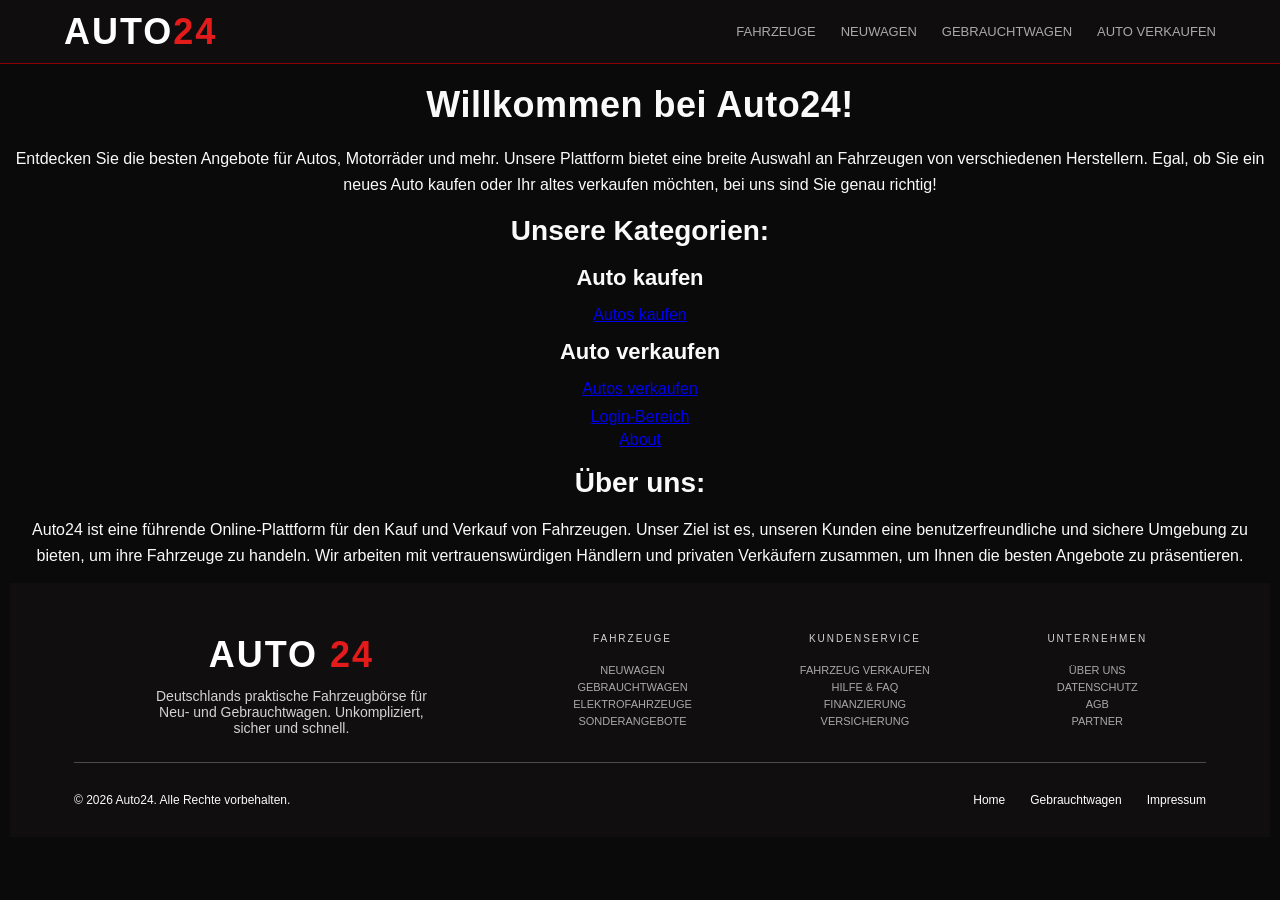
==== index.html @ b7e776a1 "footer" ====
<!-- Niclas --> 
<!DOCTYPE html>
<html lang="de">
<head>
    <meta charset="UTF-8">
    <title>Willkommen bei unserer Web-Anwendung "Auto24"-Startseite</title>
    <link rel="stylesheet" href="mystyle.css">
</head>
<body>
    <nav> 
        <div class="nav-logo">Auto<span>24</span></div>
        <ul class = "nav-links">
            <li><a href="index.html">Fahrzeuge</a></li>
            <li><a href="index.html">Neuwagen</a></li>
            <li><a href="gebrauchtwagenList.html">Gebrauchtwagen</a></li>
            <li><a href="about.html">Auto verkaufen</a></li>
        </ul>
    </nav>

    <br> <br> <br> 
    <h1>Willkommen bei Auto24!</h1>
    <p>Entdecken Sie die besten Angebote für Autos, Motorräder und mehr. Unsere Plattform bietet eine breite Auswahl an Fahrzeugen von verschiedenen Herstellern. Egal, ob Sie ein neues Auto kaufen oder Ihr altes verkaufen möchten, bei uns sind Sie genau richtig!</p>
    
    <h2>Unsere Kategorien:</h2>
    <h3>Auto kaufen</h3>
    <ul>
        <li><a href="gebrauchtwagenList.html">Autos kaufen</a></li>
    </ul>
    <h3>Auto verkaufen</h3>
    <ul>
        <li><a href="autos-verkaufen.html">Autos verkaufen</a></li>                                 
    </ul>
    <li><a href="login.html">Login-Bereich</a></li>
    <a href="about.html">About</a>
    <h2>Über uns:</h2>
    <p>Auto24 ist eine führende Online-Plattform für den Kauf und Verkauf von Fahrzeugen. Unser Ziel ist es, unseren Kunden eine benutzerfreundliche und sichere Umgebung zu bieten, um ihre Fahrzeuge zu handeln. Wir arbeiten mit vertrauenswürdigen Händlern und privaten Verkäufern zusammen, um Ihnen die besten Angebote zu präsentieren.</p>
 
    <footer>
        
        <div class ="footer-top">
            <div class = footer-logo-dsc> 
            <div class = "footer-logo">
                Auto
                <span>24</span>
                </div>
           
            <div class = "footer-dsc"> Deutschlands praktische Fahrzeugbörse für Neu- und Gebrauchtwagen. Unkompliziert, sicher und schnell.</div>
            </div>
            
        

            <div>
                <div class = "footer-heading">Fahrzeuge</div>
                <ul class "footer-links">
                    <li><a href="#">Neuwagen</a></li>
                    <li><a href="#">Gebrauchtwagen</a></li>
                    <li><a href="#">Elektrofahrzeuge</a></li>
                    <li><a href="#">Sonderangebote</a></li>
                </ul>
            </div>
            <div>
                <div class = "footer-heading">Kundenservice</div>
                <ul class "footer-links">
                    <li><a href="#">Fahrzeug verkaufen</a></li>
                    <li><a href="#">Hilfe & FAQ</a></li>
                    <li><a href="#">Finanzierung</a></li>
                    <li><a href="#">Versicherung</a></li>
                </ul>
                </div>
            <div>
                <div class = "footer-heading">Unternehmen</div>
                <ul class "footer-links">
                    <li><a href="about.html">Über uns</a></li>
                    <li><a href = "#"> Datenschutz </a></li>
                    <li><a href = "#"> AGB </a></li>
                    <li> <a href = "#"> Partner </a></li> 
                </ul>
            </div>    
            </div>
         </div>


        <div class="footer-bot">
        <span> &copy 2026 Auto24. Alle Rechte vorbehalten.</span>
        <div class="footer-bot-links">
            <a href="index.html">Home</a>
            <a href="gebrauchtwagenList.html">Gebrauchtwagen</a>
            <a href="about.html">Impressum</a>
        </div>
    
    
        </div>
    </footer>

</body>
</html>
<!-- Niclas -->
---- mystyle.css ----
body {
    background-color: #0a0a0a;
    
    margin: 0;
    padding: 10px;
    color:rgb(250, 250, 250);
    text-align: center;

    font-family: 'DM Sans', sans-serif;
    font-optical-sizing: auto;
    font-weight: 500;
    font-style: normal;

}

th{
    background-color: lightgray;
}

/* ===== TYPOGRAFIE - Einheitliches Schriftbild ===== */
/* Angepasst von: tim */

/* Absätze - Standard-Textgröße */
p{
    text-align: center;
    font-size: 16px;
    line-height: 1.6;
    margin: 15px 0;
}

/* Hauptüberschrift */
h1{
    font-family: 'DM Sans', sans-serif;
    font-size: 36px;
    font-weight: 700;
    margin: 20px 0;
    letter-spacing: 0.5px;
}

/* Sekundäre Überschrift */
h2{
    font-family: 'DM Sans', sans-serif;
    font-size: 28px;
    font-weight: 600;
    margin: 18px 0;
}

/* Tertiäre Überschrift */
h3{
    font-family: 'DM Sans', sans-serif;
    font-size: 22px;
    font-weight: 600;
    margin: 15px 0;
}

a:hover{
    color: rgb(164, 18, 18);
}

/* ===== FORMULAR-STYLING ===== */
/* Angepasst von: tim */
/* Verbesserte Rahmen, Abstände und einheitliches Design */

/* Labels für Formularfelder */
label {
    display: block;
    font-family: 'DM Sans', sans-serif;
    font-size: 14px;
    font-weight: 600;
    color: rgb(220, 220, 220);
    margin-bottom: 2px;
    margin-top: 15px;
    text-align: left;
    max-width: 400px;
    margin-left: auto;
    margin-right: auto;
}

/* Eingabefelder - Einheitliche Gestaltung mit angepassten Rändern und Abständen */
input[type="text"],
input[type="password"],
input[type="email"],
input[type="tel"],
input[type="number"],
textarea,
select {
    width: 100%;
    max-width: 400px;
    padding: 12px 15px;
    margin: 0 auto 8px auto;
    display: block;
    font-family: 'DM Sans', sans-serif;
    font-size: 15px;
    font-weight: 400;
    color: #ffffff;
    background-color: #1a1a1a;
    border: 2px solid #333333;
    border-radius: 8px;
    box-sizing: border-box;
    transition: all 0.3s ease;
}

/* Fokus-Zustand für Eingabefelder - Rote Akzentfarbe */
input[type="text"]:focus,
input[type="password"]:focus,
input[type="email"]:focus,
input[type="tel"]:focus,
input[type="number"]:focus,
textarea:focus,
select:focus {
    outline: none;
    border-color: rgb(227, 27, 27);
    background-color: #222222;
    box-shadow: 0 0 0 3px rgba(227, 27, 27, 0.1);
}

/* Platzhaltertext */
input[type="text"]::placeholder,
input[type="password"]::placeholder,
input[type="email"]::placeholder,
input[type="tel"]::placeholder,
input[type="number"]::placeholder,
textarea::placeholder {
    color: #888888;
    font-style: italic;
}

/* Buttons - Submit, Reset und Standard-Buttons */
input[type="submit"],
input[type="reset"],
button {
    max-width: 400px;
    width: 100%;
    padding: 12px 25px;
    margin: 20px auto 10px;
    display: block;
    font-family: 'DM Sans', sans-serif;
    font-size: 16px;
    font-weight: 600;
    background-color: rgb(227, 27, 27);
    color: white;
    border: none;
    border-radius: 8px;
    cursor: pointer;
    transition: all 0.3s ease;
    text-transform: uppercase;
    letter-spacing: 0.5px;
}

/* Hover-Effekt für Submit-Buttons */
input[type="submit"]:hover,
button:hover {
    background-color: rgb(200, 20, 20);
    transform: translateY(-2px);
    box-shadow: 0 4px 12px rgba(227, 27, 27, 0.3);
}

/* Reset-Button - Graues Design zur Unterscheidung */
input[type="reset"] {
    background-color: #333333;
    color: rgb(220, 220, 220);
    text-transform: none;
}

/* Hover-Effekt für Reset-Button */
input[type="reset"]:hover {
    background-color: #444444;
    transform: translateY(-2px);
    box-shadow: 0 4px 12px rgba(68, 68, 68, 0.3);
}

/* Textbereich-Spezifikationen */
textarea {
    min-height: 120px;
    resize: vertical;
}

/* Absätze in Formularen - Reduzierte Abstände */
form p {
    margin: 5px 0;
}

/* BR-Tags nach Labels - Kein zusätzlicher Abstand */
label + br {
    display: none;
}

/* ===== CHECKBOX UND RADIO-BUTTON STYLING ===== */
/* Angepasst von: tim */

/* Checkbox Styling */
input[type="checkbox"] {
    width: 18px;
    height: 18px;
    margin: 10px 8px 10px 0;
    cursor: pointer;
    accent-color: rgb(227, 27, 27);
}

/* Radio-Button Styling */
input[type="radio"] {
    width: 18px;
    height: 18px;
    margin: 10px 8px 10px 0;
    cursor: pointer;
    accent-color: rgb(227, 27, 27);
}

/* Labels für Checkboxen und Radio-Buttons */
input[type="checkbox"] + label,
input[type="radio"] + label {
    display: inline;
    margin-left: 5px;
    cursor: pointer;
}

/* ===== SELECT-DROPDOWN VERBESSERUNGEN ===== */
/* Angepasst von: tim */

select {
    cursor: pointer;
    appearance: none;
    background-image: url('data:image/svg+xml;utf8,<svg xmlns="http://www.w3.org/2000/svg" width="12" height="8" viewBox="0 0 12 8"><path fill="%23ffffff" d="M1 1l5 5 5-5"/></svg>');
    background-repeat: no-repeat;
    background-position: right 15px center;
    padding-right: 40px;
}

select:disabled {
    background-image: url('data:image/svg+xml;utf8,<svg xmlns="http://www.w3.org/2000/svg" width="12" height="8" viewBox="0 0 12 8"><path fill="%23666666" d="M1 1l5 5 5-5"/></svg>');
}

/* ===== FORMULAR-ZUSTÄNDE ===== */
/* Angepasst von: tim */

/* Deaktivierte Felder */
input:disabled,
textarea:disabled,
select:disabled,
button:disabled {
    opacity: 0.5;
    cursor: not-allowed;
    background-color: #151515;
    border-color: #2a2a2a;
}

/* Ungültige Eingaben */
input:invalid:not(:focus):not(:placeholder-shown),
textarea:invalid:not(:focus):not(:placeholder-shown),
select:invalid:not(:focus) {
    border-color: rgb(227, 27, 27);
    background-color: rgba(227, 27, 27, 0.05);
}

/* Gültige Eingaben */
input:valid:not(:focus):not(:placeholder-shown),
textarea:valid:not(:focus):not(:placeholder-shown) {
    border-color: #2ecc71;
}

/* ===== ACCESSIBILITY-VERBESSERUNGEN ===== */
/* Angepasst von: tim */

/* Fokus für Tastaturnavigation */
*:focus-visible {
    outline: 3px solid rgb(227, 27, 27);
    outline-offset: 2px;
}

/* Größere Klickbereiche für Buttons */
button,
input[type="submit"],
input[type="reset"] {
    min-height: 44px;
}

/* ===== HILFSKLASSEN ===== */
/* Angepasst von: tim */

/* Demo-Hinweis */
.demo-hint {
    font-size: 12px;
    color: #888888;
    font-style: italic;
}

/* Fehlermeldung */
.error-message {
    color: rgb(227, 27, 27);
    font-size: 14px;
    font-weight: 600;
    margin: 10px auto;
    max-width: 400px;
    display: none;
    text-align: center;
}

.error-message {
    display: block;
}

/* Erfolgsmeldung */
.success-message {
    color: #2ecc71;
    font-size: 14px;
    font-weight: 600;
    margin: 10px auto;
    max-width: 400px;
    text-align: center;
}

/* ===== RESPONSIVE DESIGN ===== */
/* Angepasst von: tim */

/* Tablets und kleinere Bildschirme */
@media screen and (max-width: 768px) {
    h1 {
        font-size: 28px;
    }
    
    h2 {
        font-size: 22px;
    }
    
    h3 {
        font-size: 18px;
    }
    
    input[type="text"],
    input[type="password"],
    input[type="email"],
    input[type="tel"],
    input[type="number"],
    textarea,
    select,
    button,
    input[type="submit"],
    input[type="reset"] {
        max-width: 100%;
        font-size: 16px;
    }
    
    label {
        max-width: 100%;
    }
    
    .footer-top {
        grid-template-columns: 1fr;
        gap: 20px;
    }
}

/* Smartphones */
@media screen and (max-width: 480px) {
    body {
        padding: 5px;
    }
    
    h1 {
        font-size: 24px;
    }
    
    h2 {
        font-size: 20px;
    }
    
    p {
        font-size: 14px;
    }
    
    footer {
        padding: 30px 1rem 20px;
    }
}

/* Formular-Styling abgeschlossen - tim */

footer {
    border-top: px solid rgba(211, 211, 211, 0.311);
    margin-top: 15px;
    padding: 50px 4rem 30px; 
    background-color: rgba(20, 17, 17, 0.618);
    text-align: center;

}
 
.footer-top{
    display: grid;
    grid-template-columns: 2fr 1fr 1fr 1fr;
    gap: 15px; 
    padding-bottom: 25px;
    border-bottom: 1px solid rgba(211, 211, 211, 0.311) 
}

.footer-bot{
padding-top: 30px;
display: flex;
font-size: 12px; 
align-items: center;
justify-content: center;
flex-wrap: wrap

}

/* Footer-Bot Links Container */
/* Lukas */


.footer-bot-links {
    display: flex;
    gap: 25px;
    margin-left: auto;
}

.footer-heading {
    font-size: 10px; 
    letter-spacing: 2px;
    text-transform: uppercase;
    color: lightgray; 
    margin-bottom: 20px;
}



.footer-logo{
    font-size: 36px;
    letter-spacing: 2px;
    color: white;
    margin-bottom: 12px;
    font-weight: bold;
}

.footer-logo span{
    color: rgb(227, 27, 27); 
}

.footer-top a{
    text-decoration: none;
    color: rgba(211, 211, 211, 0.792);
    font-size: 11px;
    text-transform: uppercase;
    
}

.footer-top a:hover{
    color: rgb(227, 27, 27); 
}

.footer-logo-dsc{
    display: flex;
    flex-direction: column;
    align-items: center;
    justify-content: center;
}


.footer-dsc{
    font-size: 14px;
    color: lightgray;
    max-width: 300px;
}

.footer-logo{
    text-transform: uppercase;
}

.footer-bot a{
    text-decoration: none;
    color: white;
    
}

.footer-bot a:hover{
    color: rgb(227, 27, 27); 
}

/* Lukas */

ul{
    list-style-type: none;
    padding: 0;
    margin: 10px 0;
    text-align: center;
}

li{
    list-style-type: none;
    text-align: center;
    margin: 5px 0;
}


nav{
    position: fixed;
    top: 0; 
    left: 0; 
    width: 100%;
    z-index: 100;  
    display: flex;
    align-items: center;
    justify-content: space-between;
    padding: 10px 4rem;
    background-color: rgba(20, 17, 17, 0.618);
    border-bottom: 1px solid darkred;
    backdrop-filter: blur(12px);
    height: 64px;
    box-sizing: border-box;

}

.nav-logo{
    font-size: 28px;
    letter-spacing: 2px;
    color: white;
    font-weight: bold;
    text-transform: uppercase;
    font-size: 36px;
}

.nav-logo span{
    color: rgb(227, 27, 27); 
}

.nav-links {
    display: flex;
    gap: 25px;
    list-style: none;
    text-decoration: none;
    font-size: 13px;
    text-transform: uppercase;

}

.nav-links a {
    text-decoration: none;
    color: rgba(211, 211, 211, 0.792);
    font-size: 13px;
    text-transform: uppercase;
}

/* Lukas */

a{
    display: block; 
    text-align: center; 
  
}

/* Formular-Styling abgeschlossen - tim */
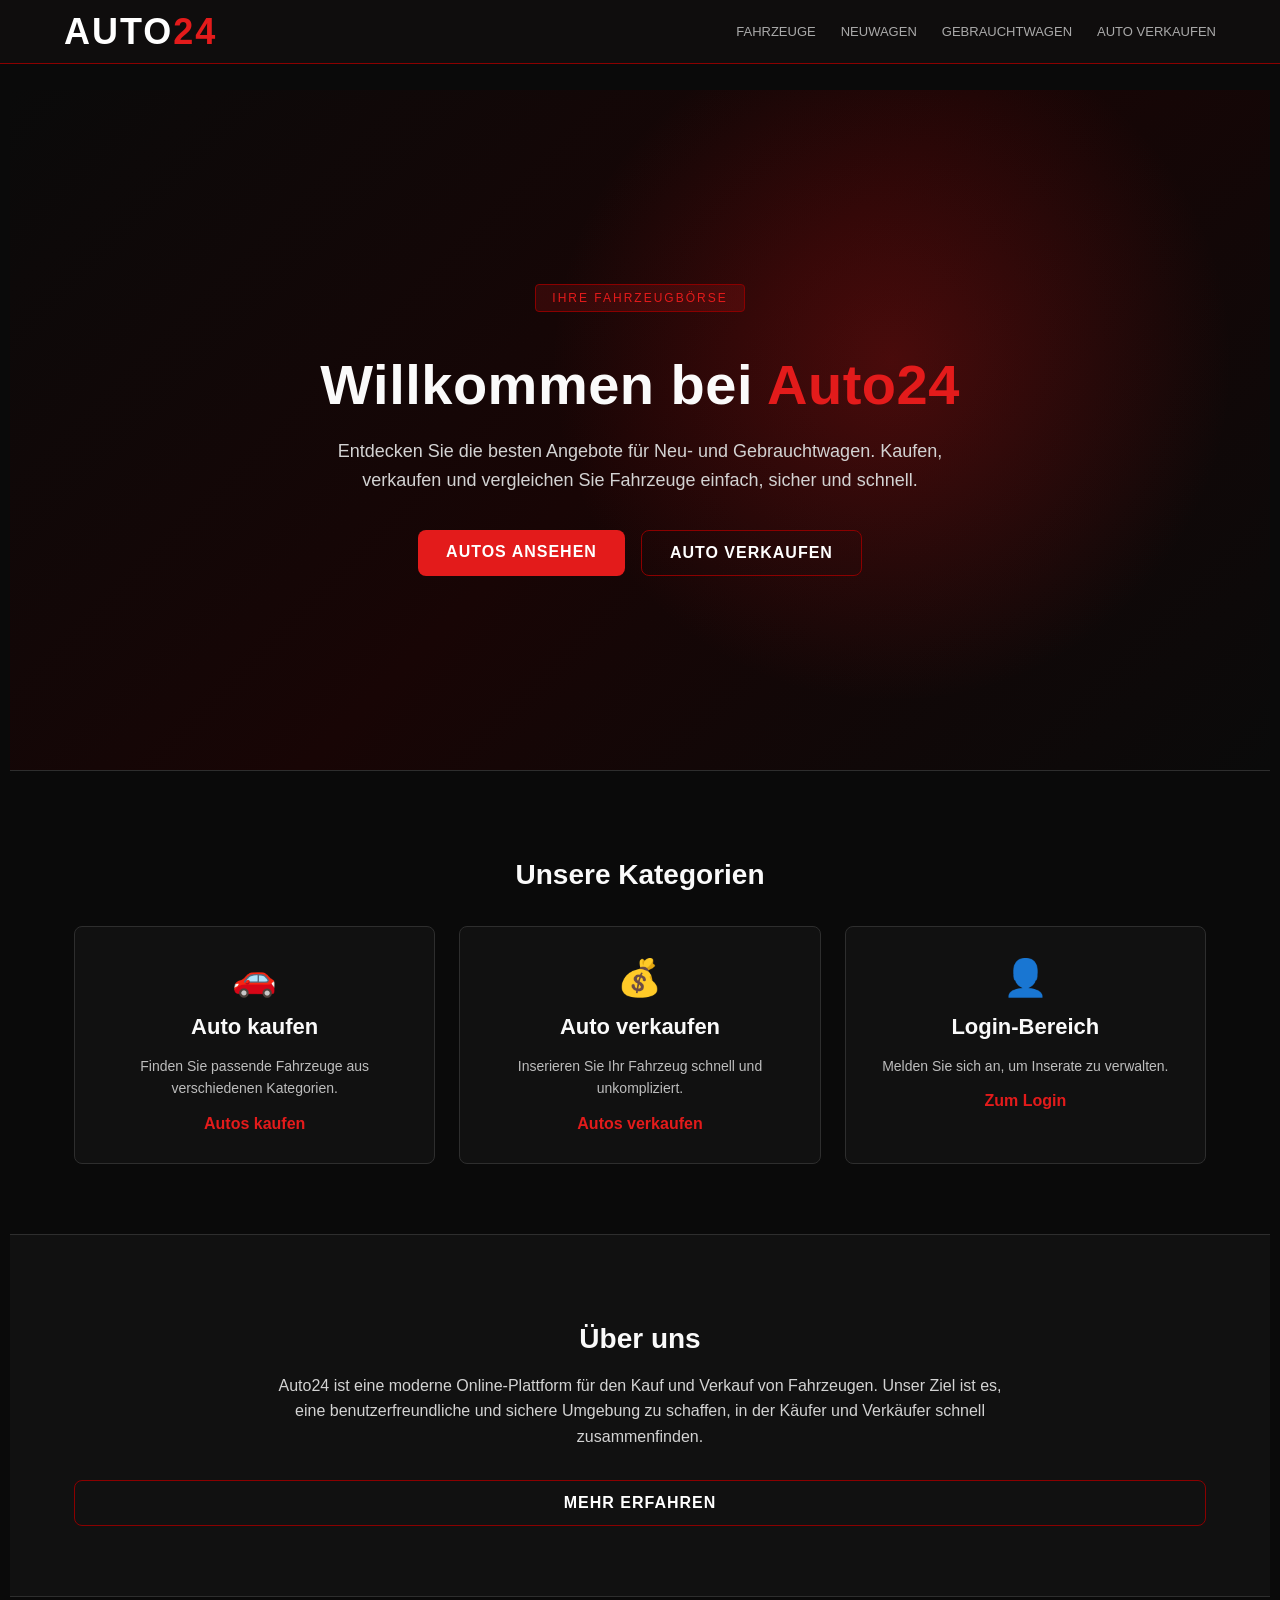
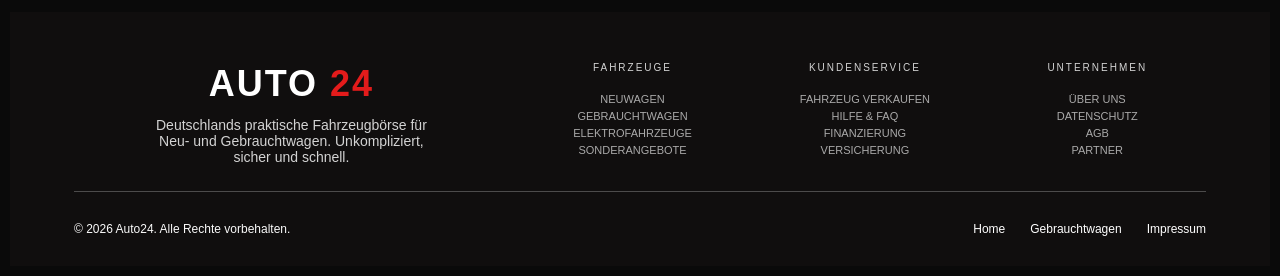
==== commit 8fe209a1: "changes mystyle Co-authored-by: Copilot <copilot@github.com>" ====
--- a/index.html
+++ b/index.html
@@ -12,29 +12,69 @@
         <ul class = "nav-links">
             <li><a href="index.html">Fahrzeuge</a></li>
             <li><a href="index.html">Neuwagen</a></li>
-            <li><a href="gebrauchtwagenList.html">Gebrauchtwagen</a></li>
+            <li><a href="gebrauchtwagenGitter.html">Gebrauchtwagen</a></li>
             <li><a href="about.html">Auto verkaufen</a></li>
         </ul>
     </nav>
+    <main class="home-main">
 
-    <br> <br> <br> 
-    <h1>Willkommen bei Auto24!</h1>
-    <p>Entdecken Sie die besten Angebote für Autos, Motorräder und mehr. Unsere Plattform bietet eine breite Auswahl an Fahrzeugen von verschiedenen Herstellern. Egal, ob Sie ein neues Auto kaufen oder Ihr altes verkaufen möchten, bei uns sind Sie genau richtig!</p>
+    <section class="home-hero">
+        <div class="home-hero-content">
+            <div class="home-badge">Ihre Fahrzeugbörse</div>
+
+            <h1>Willkommen bei <span>Auto24</span></h1>
+
+            <p>
+                Entdecken Sie die besten Angebote für Neu- und Gebrauchtwagen.
+                Kaufen, verkaufen und vergleichen Sie Fahrzeuge einfach, sicher und schnell.
+            </p>
+
+            <div class="home-buttons">
+                <a href="gebrauchtwagenGitter.html" class="home-btn-primary">Autos ansehen</a>
+                <a href="autos-verkaufen.html" class="home-btn-secondary">Auto verkaufen</a>
+            </div>
+        </div>
+    </section>
+
+    <section class="home-section">
+        <h2>Unsere Kategorien</h2>
+
+        <div class="home-category-grid">
+            <div class="home-category-card">
+                <div class="home-category-icon">🚗</div>
+                <h3>Auto kaufen</h3>
+                <p>Finden Sie passende Fahrzeuge aus verschiedenen Kategorien.</p>
+                <a href="gebrauchtwagenGitter.html">Autos kaufen</a>
+            </div>
+
+            <div class="home-category-card">
+                <div class="home-category-icon">💰</div>
+                <h3>Auto verkaufen</h3>
+                <p>Inserieren Sie Ihr Fahrzeug schnell und unkompliziert.</p>
+                <a href="autos-verkaufen.html">Autos verkaufen</a>
+            </div>
+
+            <div class="home-category-card">
+                <div class="home-category-icon">👤</div>
+                <h3>Login-Bereich</h3>
+                <p>Melden Sie sich an, um Inserate zu verwalten.</p>
+                <a href="login.html">Zum Login</a>
+            </div>
+        </div>
+    </section>
+
+    <section class="home-about">
+        <h2>Über uns</h2>
+        <p>
+            Auto24 ist eine moderne Online-Plattform für den Kauf und Verkauf von Fahrzeugen.
+            Unser Ziel ist es, eine benutzerfreundliche und sichere Umgebung zu schaffen,
+            in der Käufer und Verkäufer schnell zusammenfinden.
+        </p>
+        <a href="about.html" class="home-btn-secondary">Mehr erfahren</a>
+    </section>
+
+</main>
     
-    <h2>Unsere Kategorien:</h2>
-    <h3>Auto kaufen</h3>
-    <ul>
-        <li><a href="gebrauchtwagenList.html">Autos kaufen</a></li>
-    </ul>
-    <h3>Auto verkaufen</h3>
-    <ul>
-        <li><a href="autos-verkaufen.html">Autos verkaufen</a></li>                                 
-    </ul>
-    <li><a href="login.html">Login-Bereich</a></li>
-    <a href="about.html">About</a>
-    <h2>Über uns:</h2>
-    <p>Auto24 ist eine führende Online-Plattform für den Kauf und Verkauf von Fahrzeugen. Unser Ziel ist es, unseren Kunden eine benutzerfreundliche und sichere Umgebung zu bieten, um ihre Fahrzeuge zu handeln. Wir arbeiten mit vertrauenswürdigen Händlern und privaten Verkäufern zusammen, um Ihnen die besten Angebote zu präsentieren.</p>
- 
     <footer>
         
         <div class ="footer-top">
@@ -51,7 +91,7 @@
 
             <div>
                 <div class = "footer-heading">Fahrzeuge</div>
-                <ul class "footer-links">
+                <ul class = "footer-links">
                     <li><a href="#">Neuwagen</a></li>
                     <li><a href="#">Gebrauchtwagen</a></li>
                     <li><a href="#">Elektrofahrzeuge</a></li>
@@ -60,7 +100,7 @@
             </div>
             <div>
                 <div class = "footer-heading">Kundenservice</div>
-                <ul class "footer-links">
+                <ul class = "footer-links">
                     <li><a href="#">Fahrzeug verkaufen</a></li>
                     <li><a href="#">Hilfe & FAQ</a></li>
                     <li><a href="#">Finanzierung</a></li>
@@ -69,7 +109,7 @@
                 </div>
             <div>
                 <div class = "footer-heading">Unternehmen</div>
-                <ul class "footer-links">
+                <ul class = "footer-links">
                     <li><a href="about.html">Über uns</a></li>
                     <li><a href = "#"> Datenschutz </a></li>
                     <li><a href = "#"> AGB </a></li>
--- a/mystyle.css
+++ b/mystyle.css
@@ -548,3 +548,312 @@
 
 /* Formular-Styling abgeschlossen - tim */
 
+/*Formular-Styling Gitter - Niclas */
+
+
+.cars-grid {
+    display: grid;
+    grid-template-columns: repeat(auto-fill, minmax(300px, 1fr));
+    gap: 20px;
+    padding: 40px 4rem;
+    text-align: left;
+}
+
+.car-card {
+    background: #111111;
+    border: 1px solid #2E2E2E;
+    border-radius: 4px;
+    overflow: hidden;
+    transition: 0.2s;
+}
+
+.car-card:hover {
+    border-color: #8B0000;
+    transform: translateY(-3px);
+}
+
+.car-image {
+    position: relative;
+    height: 200px;
+    background: #1A1A1A;
+    overflow: hidden;
+}
+
+.car-img {
+    width: 100%;
+    height: 100%;
+    object-fit: cover;
+    display: block;
+}
+
+.car-badge-new,
+.car-badge-used {
+    position: absolute;
+    top: 12px;
+    left: 12px;
+    color: white;
+    font-size: 10px;
+    font-weight: bold;
+    letter-spacing: 2px;
+    text-transform: uppercase;
+    padding: 3px 9px;
+    border-radius: 2px;
+    z-index: 2;
+}
+
+.car-badge-new {
+    background: #CC0000;
+}
+
+.car-badge-used {
+    background: #222222;
+    border: 1px solid #444444;
+}
+
+.car-fav {
+    position: absolute;
+    top: 12px;
+    right: 12px;
+    width: 32px;
+    height: 32px;
+    background: rgba(10,10,10,0.7);
+    border: 1px solid #2E2E2E;
+    border-radius: 50%;
+    display: flex;
+    align-items: center;
+    justify-content: center;
+}
+
+.car-body {
+    padding: 18px 20px;
+}
+
+.car-make {
+    font-size: 11px;
+    letter-spacing: 2px;
+    text-transform: uppercase;
+    color: #CC0000;
+    margin-bottom: 4px;
+}
+
+.car-model {
+    font-size: 22px;
+    letter-spacing: 1px;
+    color: white;
+    font-weight: bold;
+    margin-bottom: 4px;
+}
+
+.car-year {
+    font-size: 13px;
+    color: #888888;
+}
+
+.car-specs {
+    display: flex;
+    margin: 16px 0;
+    border-top: 1px solid #2E2E2E;
+    border-bottom: 1px solid #2E2E2E;
+    padding: 12px 0;
+}
+
+.car-spec {
+    flex: 1;
+    text-align: center;
+    border-right: 1px solid #2E2E2E;
+}
+
+.car-spec:last-child {
+    border-right: none;
+}
+
+.car-spec-val {
+    font-size: 14px;
+    color: white;
+}
+
+.car-spec-key {
+    font-size: 10px;
+    color: #888888;
+    text-transform: uppercase;
+    letter-spacing: 1px;
+}
+
+.car-footer {
+    display: flex;
+    justify-content: space-between;
+    align-items: center;
+}
+
+.car-price {
+    font-size: 28px;
+    color: white;
+    font-weight: bold;
+}
+
+.car-price-note {
+    font-size: 11px;
+    color: #888888;
+}
+
+.car-btn {
+    background: transparent;
+    border: 1px solid #8B0000;
+    color: #FF1A1A;
+    font-size: 12px;
+    letter-spacing: 1px;
+    text-transform: uppercase;
+    padding: 8px 16px;
+    width: auto;
+    margin: 0;
+
+}
+
+.car-btn:hover {
+    background: #CC0000;
+    color: white;
+}
+
+/* ===== Index - Auto24 von Niclas ===== */
+
+.home-main {
+    padding-top: 80px;
+}
+
+.home-hero {
+    min-height: 520px;
+    display: flex;
+    align-items: center;
+    justify-content: center;
+    padding: 80px 4rem;
+    background:
+        radial-gradient(circle at 70% 40%, rgba(227, 27, 27, 0.25), transparent 35%),
+        linear-gradient(135deg, #0a0a0a 0%, #180505 50%, #0a0a0a 100%);
+    border-bottom: 1px solid #2e2e2e;
+}
+
+.home-hero-content {
+    max-width: 800px;
+    text-align: center;
+}
+
+.home-badge {
+    display: inline-block;
+    border: 1px solid darkred;
+    background: rgba(227, 27, 27, 0.15);
+    color: rgb(227, 27, 27);
+    padding: 6px 16px;
+    border-radius: 4px;
+    text-transform: uppercase;
+    letter-spacing: 2px;
+    font-size: 12px;
+    margin-bottom: 20px;
+}
+
+.home-hero h1 {
+    font-size: 56px;
+    margin-bottom: 20px;
+}
+
+.home-hero h1 span {
+    color: rgb(227, 27, 27);
+}
+
+.home-hero p {
+    max-width: 650px;
+    margin: 0 auto 35px;
+    color: lightgray;
+    font-size: 18px;
+}
+
+.home-buttons {
+    display: flex;
+    justify-content: center;
+    gap: 16px;
+    flex-wrap: wrap;
+}
+
+.home-btn-primary,
+.home-btn-secondary {
+    text-decoration: none;
+    padding: 13px 28px;
+    border-radius: 8px;
+    font-weight: 700;
+    text-transform: uppercase;
+    letter-spacing: 1px;
+}
+
+.home-btn-primary {
+    background: rgb(227, 27, 27);
+    color: white;
+}
+
+.home-btn-primary:hover {
+    background: rgb(200, 20, 20);
+    color: white;
+}
+
+.home-btn-secondary {
+    border: 1px solid #8B0000;
+    color: white;
+}
+
+.home-btn-secondary:hover {
+    background: #8B0000;
+    color: white;
+}
+
+.home-section,
+.home-about {
+    padding: 70px 4rem;
+}
+
+.home-category-grid {
+    display: grid;
+    grid-template-columns: repeat(auto-fit, minmax(240px, 1fr));
+    gap: 24px;
+    margin-top: 35px;
+}
+
+.home-category-card {
+    background: #111111;
+    border: 1px solid #2e2e2e;
+    border-radius: 8px;
+    padding: 30px 24px;
+    transition: 0.2s;
+}
+
+.home-category-card:hover {
+    border-color: #8B0000;
+    transform: translateY(-4px);
+}
+
+.home-category-icon {
+    font-size: 36px;
+    margin-bottom: 12px;
+}
+
+.home-category-card p {
+    color: #bdbdbd;
+    font-size: 14px;
+}
+
+.home-category-card a {
+    color: rgb(227, 27, 27);
+    text-decoration: none;
+    font-weight: 700;
+    margin-top: 15px;
+}
+
+.home-about {
+    background: #111111;
+    border-top: 1px solid #2e2e2e;
+    border-bottom: 1px solid #2e2e2e;
+}
+
+.home-about p {
+    max-width: 750px;
+    margin: 0 auto 30px;
+    color: lightgray;
+}
+
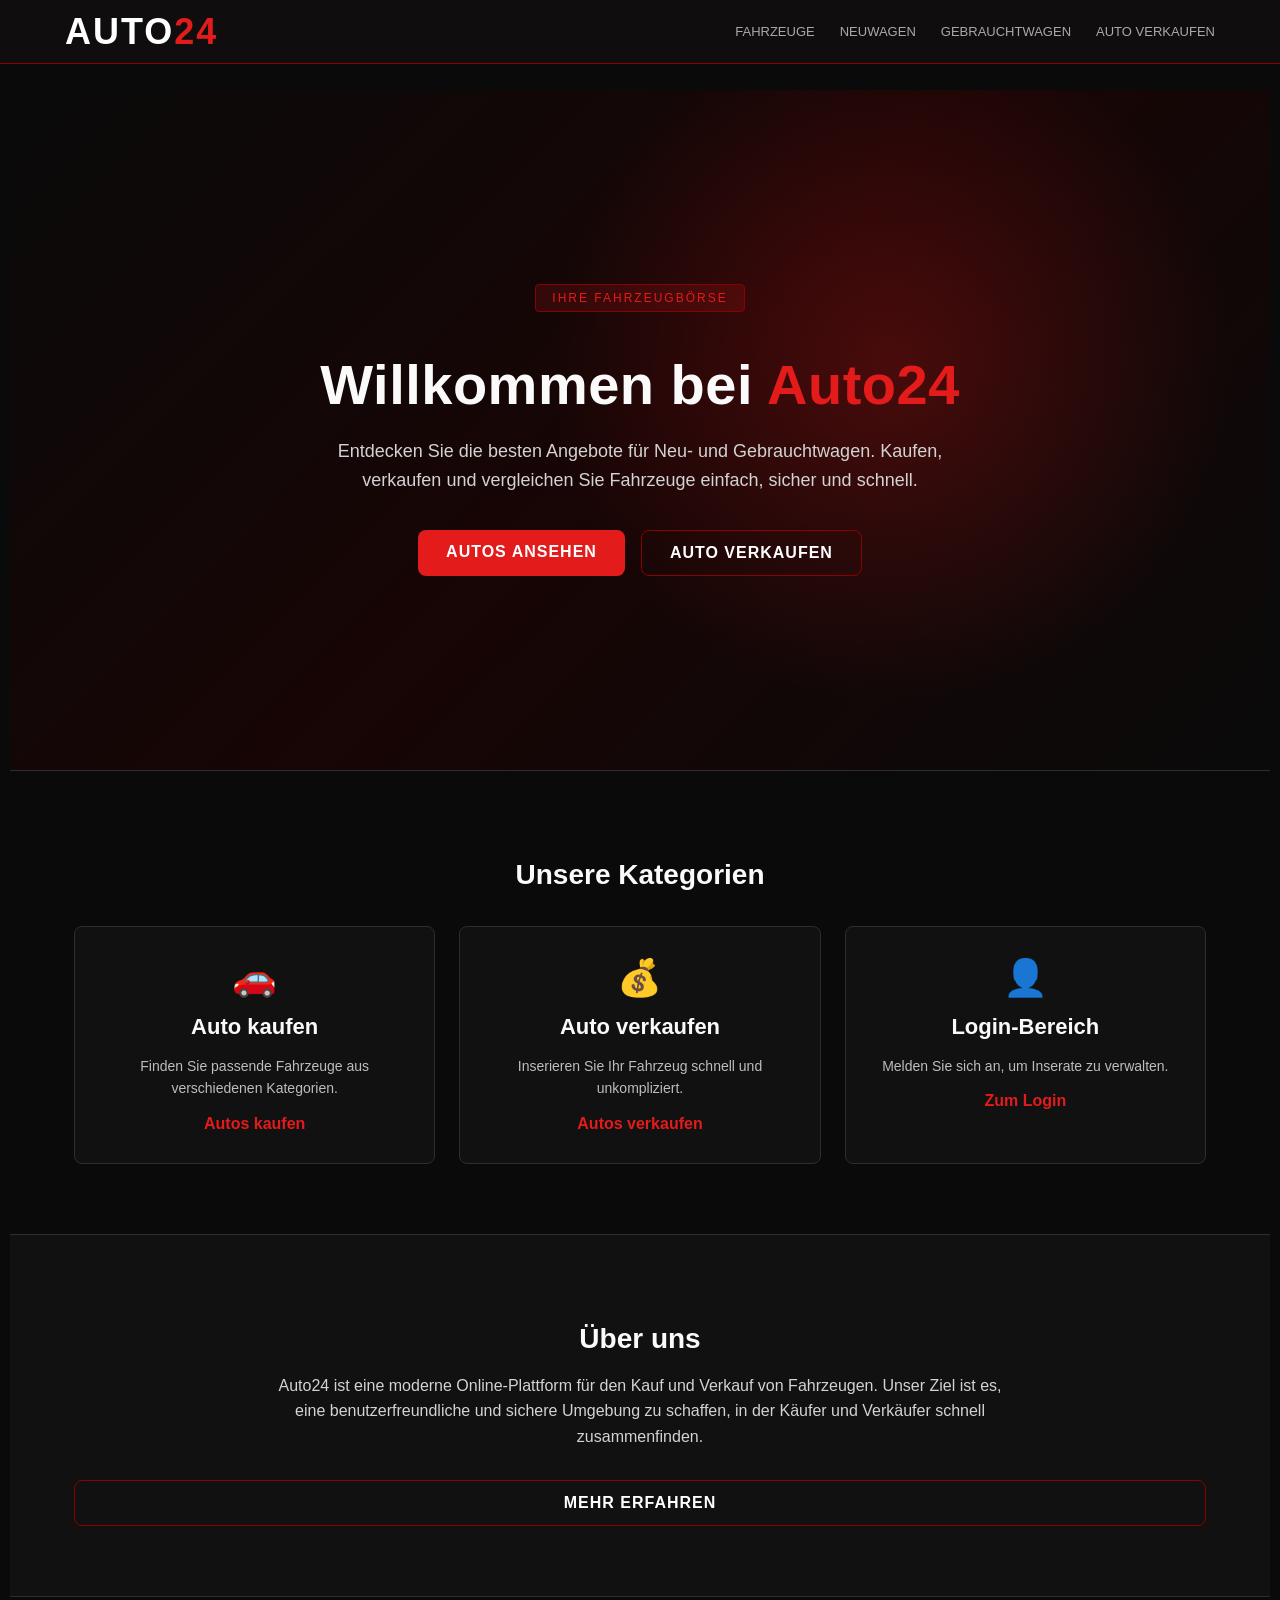
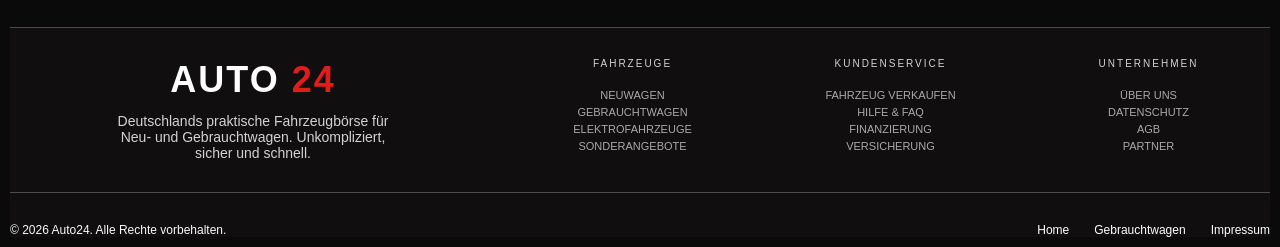
==== commit ce1cb914: "Favoritenkorb" ====
--- a/index.html
+++ b/index.html
@@ -12,7 +12,7 @@
         <ul class = "nav-links">
             <li><a href="index.html">Fahrzeuge</a></li>
             <li><a href="index.html">Neuwagen</a></li>
-            <li><a href="gebrauchtwagenGitter.html">Gebrauchtwagen</a></li>
+            <li><a href="gebrauchtwagenList.html">Gebrauchtwagen</a></li>
             <li><a href="about.html">Auto verkaufen</a></li>
         </ul>
     </nav>
--- a/mystyle.css
+++ b/mystyle.css
@@ -7,7 +7,6 @@
     text-align: center;
 
     font-family: 'DM Sans', sans-serif;
-    font-optical-sizing: auto;
     font-weight: 500;
     font-style: normal;
 
@@ -376,11 +375,12 @@
 /* Formular-Styling abgeschlossen - tim */
 
 footer {
-    border-top: px solid rgba(211, 211, 211, 0.311);
-    margin-top: 15px;
-    padding: 50px 4rem 30px; 
+    border-top: 1px solid rgba(211, 211, 211, 0.311);
+    margin-top: 30px;
+    padding: 50px 64 30px; 
     background-color: rgba(20, 17, 17, 0.618);
     text-align: center;
+    padding-top: 30px;
 
 }
  
@@ -388,7 +388,7 @@
     display: grid;
     grid-template-columns: 2fr 1fr 1fr 1fr;
     gap: 15px; 
-    padding-bottom: 25px;
+    padding-bottom: 30px;
     border-bottom: 1px solid rgba(211, 211, 211, 0.311) 
 }
 
@@ -396,13 +396,13 @@
 padding-top: 30px;
 display: flex;
 font-size: 12px; 
-align-items: center;
+align-items: center; 
 justify-content: center;
 flex-wrap: wrap
 
 }
 
-/* Footer-Bot Links Container */
+/* Footer-Bot Links Container; flex items in nächste Zeiel oder nicht*/
 /* Lukas */
 
 
@@ -499,13 +499,13 @@
     display: flex;
     align-items: center;
     justify-content: space-between;
-    padding: 10px 4rem;
+    padding: 10px 65px; /* oben unten links rechts */
     background-color: rgba(20, 17, 17, 0.618);
     border-bottom: 1px solid darkred;
     backdrop-filter: blur(12px);
     height: 64px;
     box-sizing: border-box;
-
+    /* padding und margin sind in box sonst außerhalb! adjustment anordnung der elemente bzw width */ 
 }
 
 .nav-logo{
@@ -610,18 +610,47 @@
     border: 1px solid #444444;
 }
 
+.car-image {
+    position: relative;
+}
+
 .car-fav {
     position: absolute;
     top: 12px;
     right: 12px;
-    width: 32px;
-    height: 32px;
-    background: rgba(10,10,10,0.7);
-    border: 1px solid #2E2E2E;
-    border-radius: 50%;
-    display: flex;
-    align-items: center;
+    width: 50px;
+    height: 16px;
+    padding-right: 20px;
+    padding-left: 20px;
+    padding-top: 0;
+    padding-bottom: 0;
+    display: grid;
+    place-items: center;
+    border: none;
+    border-radius: 40%;
+    background: rgba(255, 255, 255, 0.85);
+    cursor: pointer;
+    z-index: 2;
+    transition: transform .15s ease, background .15s ease;
     justify-content: center;
+    margin-right: 0px;
+    margin-top: 0px;
+}
+
+
+button.car-fav {
+    
+    font-size: 25px;
+    color: #751f15;
+}
+
+.car-fav:hover {
+    transform: scale(1.05);
+    background: rgba(255, 255, 255, 1);
+}
+
+.car-fav.active {
+    color: #e74c3c;
 }
 
 .car-body {
@@ -857,3 +886,182 @@
     color: lightgray;
 }
 
+.car-footer a{
+    text-decoration: none;
+}
+
+/* Lukas: Favoritenliste */
+
+.nFav-btn {
+    background: transparent;
+    border: 1px solid darkred; 
+    color: rgba(211, 211, 211, 0.792);
+    font-size: 12px;
+    letter-spacing: 1px;
+    text-transform: uppercase;
+    padding: 8px 16px;
+    width: auto;
+    margin: 0;
+}
+
+.nFav-btn:hover {
+    border-color: #CC0000;
+    color: white;
+}
+
+.nFav-btn.has-items {
+    border-color: #CC0000;
+    color: white;
+}
+
+.nFav-count {
+    font-size: 12px;
+    color: #888888;
+    margin-left: 8px;
+    position: absolute;
+    top: -6px; right: -6px;
+    background: #CC0000;
+    color: white;
+    font-size: 10px;
+    min-width: 17px; 
+    height: 17px; 
+    border-radius: 10px;
+    font-weight: bold;
+    padding: 0 4px; 
+}
+
+.fav-ovl {
+    position: fixed;
+    inset: 0;
+    background: rgba(0, 0, 0, 0.65) !important;
+    visibility: hidden;
+    opacity: 0;
+    pointer-events: none;
+    transition: opacity .2s ease, visibility .2s ease;
+    z-index: 900;
+}
+
+.fav-ovl.active {
+    visibility: visible;
+    opacity: 1;
+    pointer-events: auto;
+}
+
+.fav-list {
+    position: fixed;
+    top: 0;
+    right: 0;
+    width: 340px;
+    max-width: 100%;
+    height: 100%;
+    transform: translateX(100%);
+    transition: transform .25s ease;
+    background: #111 !important;
+    color: #f5f5f5 !important;
+    box-shadow: -14px 0 40px rgba(0, 0, 0, 0.35) !important;
+    z-index: 910;
+    display: flex;
+    flex-direction: column;
+}
+
+.fav-list.active {
+    transform: translateX(0);
+}
+
+.fav-list-header {
+    position: relative;
+    padding: 18px 50px 18px 20px;
+}
+
+.fav-list-close-btn {
+    position: absolute;
+    top: 10px;
+    right: 10px;
+    width: 28px;
+    height: 28px;
+    border: none;
+    background: transparent;
+    color: #c00;
+    font-size: 18px;
+    cursor: pointer;
+    line-height: 1;
+    display: grid;
+    place-items: center;
+    justify-content: center;
+    font-weight: 700;
+    margin-top: 0;
+}
+
+.fav-list-close-btn:hover {
+    color: #f00;
+}
+
+.fav-item {
+    display: flex;
+    align-items: center;
+    gap: 12px;
+    padding: 10px 8px;
+    border-bottom: 1px solid rgba(255, 255, 255, 0.08);
+}
+
+.fav-item:last-child {
+    border-bottom: none;
+}
+
+.fav-item-preview {
+    width: 100px;
+    min-height: 45px;
+    display: grid;
+    place-items: center;
+}
+
+.fav-item-preview img {
+    width: 100%;
+    max-height: 70px;
+    height: auto;
+    object-fit: contain;
+    border-radius: 6px;
+    border: 1px solid rgba(255, 255, 255, 0.08);
+    background: #111;
+}
+
+.fav-item-info {
+    flex: 1;
+    display: grid;
+    gap: 4px;
+}
+
+.fav-item-title {
+    font-size: 14px;
+    font-weight: 700;
+}
+
+.fav-item-price {
+    font-size: 13px;
+    color: #f5f5f5;
+}
+
+.fav-item-meta {
+    font-size: 12px;
+    color: #bdbdbd;
+}
+
+.fav-item-remove-btn {
+    
+    border: none;
+    background: transparent;
+    color: #c00;
+    font-size: 14px;
+    cursor: pointer;
+    padding: 2px 4px;
+    top: 10px;
+    right: 10px;
+    width: 28px;
+    height: 28px;
+}
+
+.fav-item-remove-btn:hover {
+    color: #f00;
+}
+
+/* Lukas: Favoritenliste Ende */
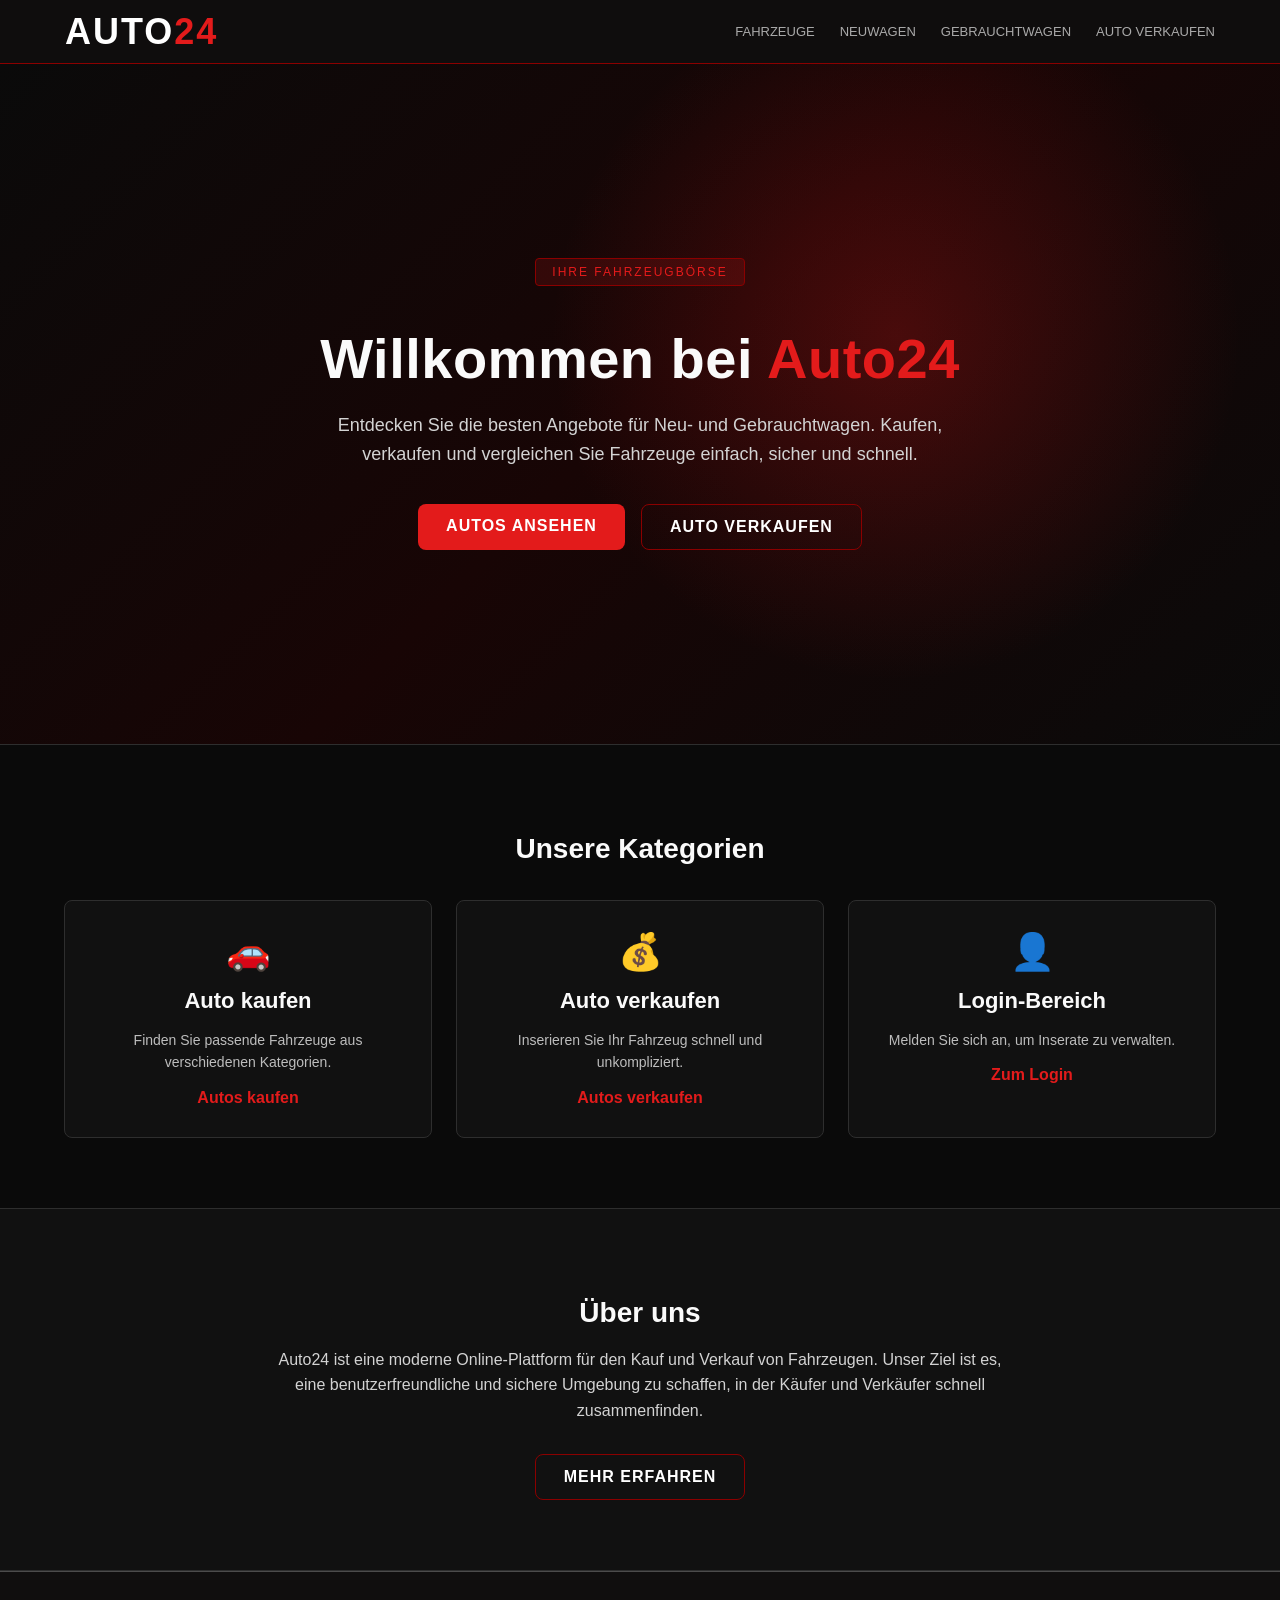
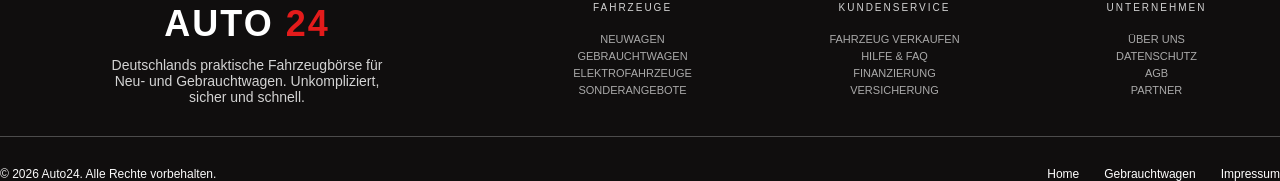
==== commit 07d07d04: "feat: update navigation structure and enhance about page layout with new sections and styles - TIM C" ====
--- a/index.html
+++ b/index.html
@@ -8,7 +8,7 @@
 </head>
 <body>
     <nav> 
-        <div class="nav-logo">Auto<span>24</span></div>
+        <a href="index.html" class="nav-logo">Auto<span>24</span></a>
         <ul class = "nav-links">
             <li><a href="index.html">Fahrzeuge</a></li>
             <li><a href="index.html">Neuwagen</a></li>
--- a/mystyle.css
+++ b/mystyle.css
@@ -2,7 +2,7 @@
     background-color: #0a0a0a;
     
     margin: 0;
-    padding: 10px;
+    padding: 0;
     color:rgb(250, 250, 250);
     text-align: center;
 
@@ -376,7 +376,7 @@
 
 footer {
     border-top: 1px solid rgba(211, 211, 211, 0.311);
-    margin-top: 30px;
+    margin-top: 0;
     padding: 50px 64 30px; 
     background-color: rgba(20, 17, 17, 0.618);
     text-align: center;
@@ -515,6 +515,12 @@
     font-weight: bold;
     text-transform: uppercase;
     font-size: 36px;
+    text-decoration: none;
+    cursor: pointer;
+}
+
+.nav-logo:hover {
+    color: white;
 }
 
 .nav-logo span{
@@ -746,7 +752,7 @@
 /* ===== Index - Auto24 von Niclas ===== */
 
 .home-main {
-    padding-top: 80px;
+    padding-top: 64px;
 }
 
 .home-hero {
@@ -804,6 +810,7 @@
 
 .home-btn-primary,
 .home-btn-secondary {
+    display: inline-block;
     text-decoration: none;
     padding: 13px 28px;
     border-radius: 8px;
@@ -1064,4 +1071,108 @@
     color: #f00;
 }
 
-/* Lukas: Favoritenliste Ende */+/* Lukas: Favoritenliste Ende */
+
+/* ===== ÜBER UNS SEITE - about.html ===== */
+
+/* Dienstleistungs-Grid: 4 kompakte Spalten */
+.about-services-section {
+    padding: 40px 4rem;
+}
+
+.about-service-grid {
+    display: grid;
+    grid-template-columns: repeat(2, 1fr);
+    gap: 16px;
+    margin-top: 24px;
+    max-width: 700px;
+    margin-left: auto;
+    margin-right: auto;
+}
+
+.about-service-card {
+    background: #111111;
+    border: 1px solid #2e2e2e;
+    border-radius: 8px;
+    padding: 18px 16px;
+    transition: 0.2s;
+    text-align: center;
+}
+
+.about-service-card:hover {
+    border-color: #8B0000;
+    transform: translateY(-3px);
+}
+
+.about-service-icon {
+    font-size: 24px;
+    margin-bottom: 8px;
+}
+
+.about-service-card h3 {
+    font-size: 15px;
+    margin: 6px 0;
+}
+
+.about-service-card p {
+    color: #bdbdbd;
+    font-size: 13px;
+    margin: 0;
+}
+
+/* Kontakt-Bereich */
+.about-contact-wrapper {
+    max-width: 600px;
+    margin: 30px auto;
+}
+
+.about-contact-card {
+    background: #0a0a0a;
+    border: 1px solid #2e2e2e;
+    border-radius: 8px;
+    padding: 30px;
+    text-align: left;
+}
+
+.about-contact-card p {
+    margin: 10px 0;
+    color: white;
+}
+
+.about-contact-card strong {
+    color: rgb(227, 27, 27);
+}
+
+/* Team-Bereich */
+.about-team-intro {
+    max-width: 700px;
+    margin: 20px auto 40px;
+    color: lightgray;
+}
+
+.about-team-grid {
+    display: grid;
+    grid-template-columns: repeat(auto-fit, minmax(240px, 1fr));
+    gap: 24px;
+    max-width: 900px;
+    margin: 0 auto;
+}
+
+.about-team-role {
+    color: rgb(227, 27, 27);
+    font-weight: 600;
+    margin-top: 10px;
+}
+
+@media screen and (max-width: 600px) {
+    .about-service-grid {
+        grid-template-columns: 1fr;
+    }
+}
+
+@media screen and (max-width: 480px) {
+    .about-services-section {
+        padding: 30px 1rem;
+    }
+}
+
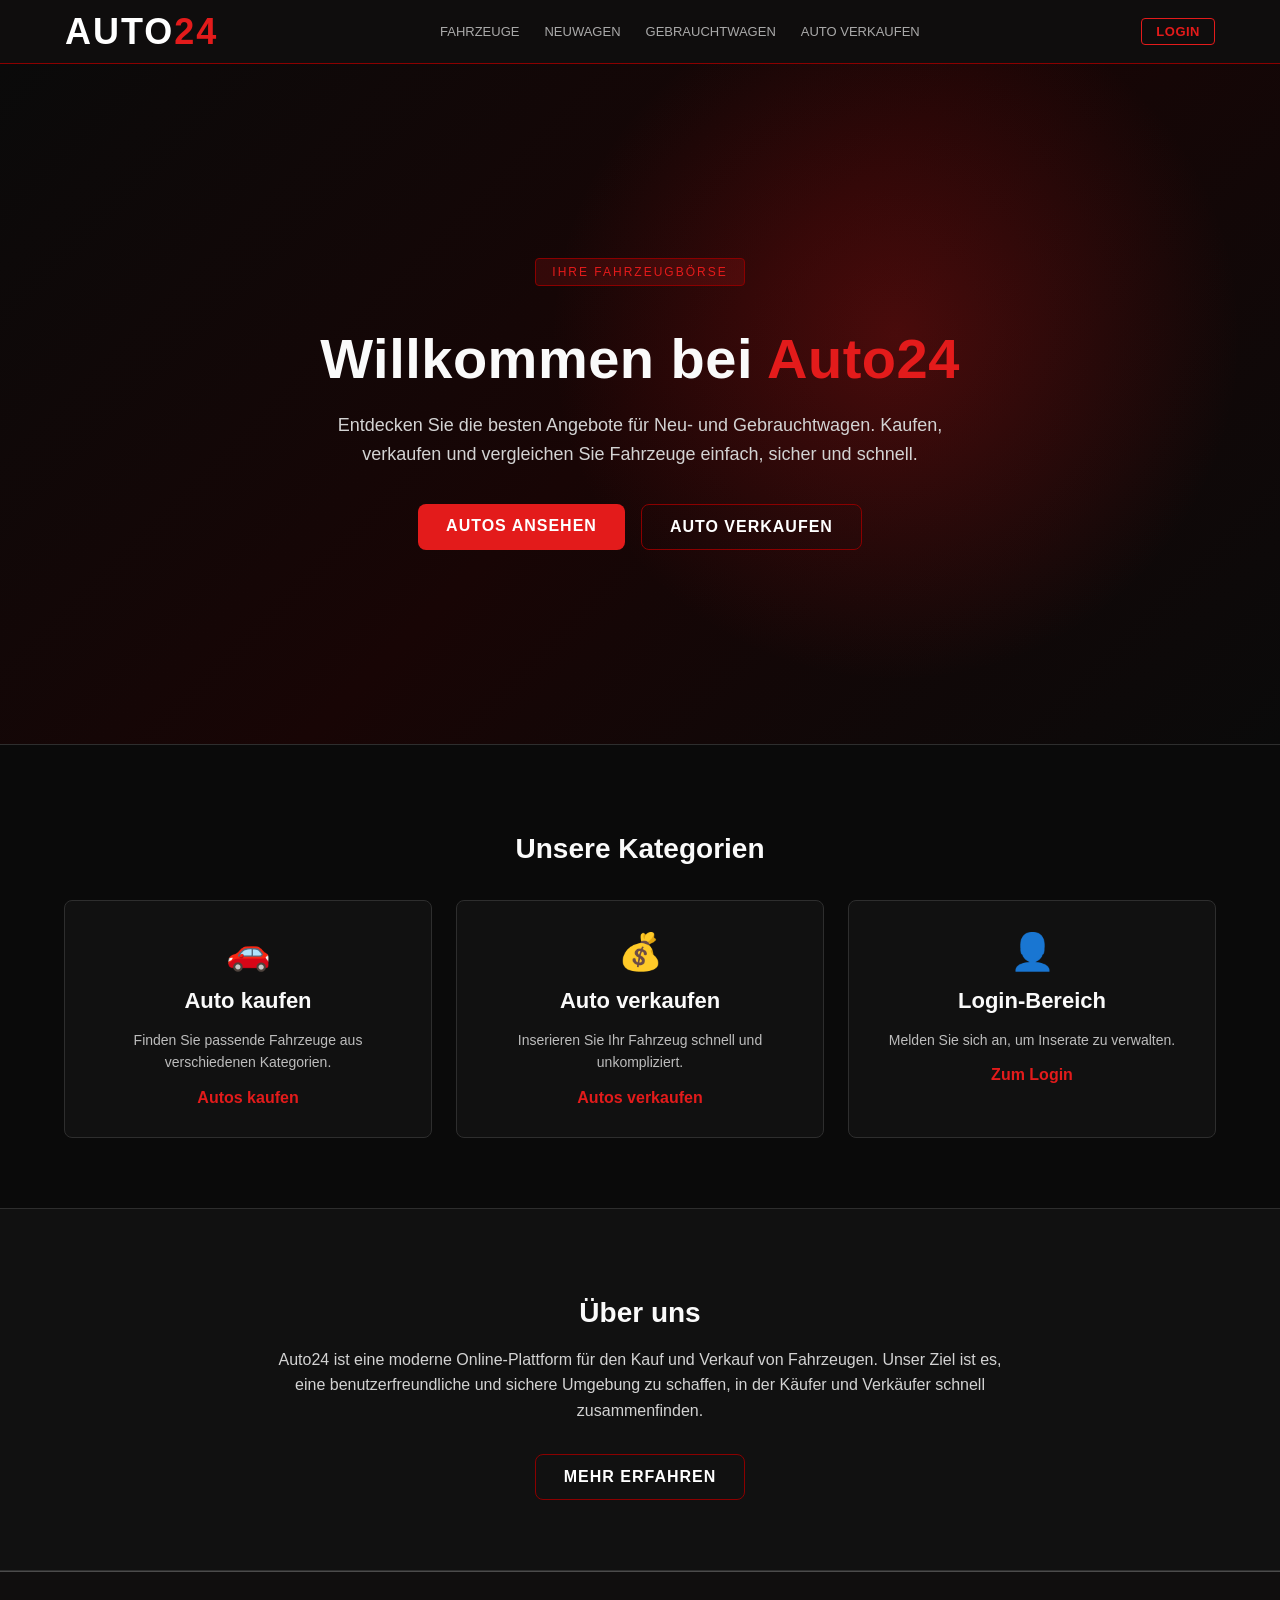
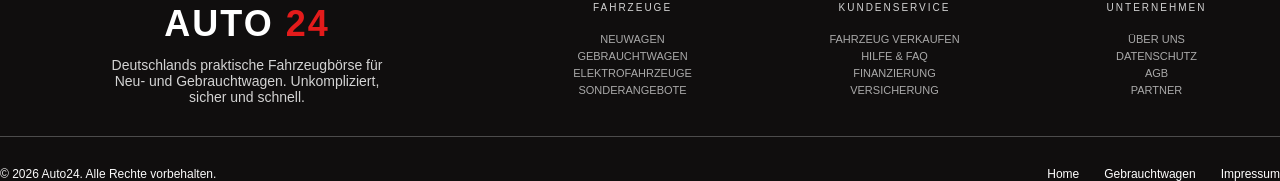
==== commit 8b91a5ec: "feat: enhance user authentication flow with navigation updates and form improvements Co-authored-by:" ====
--- a/index.html
+++ b/index.html
@@ -5,6 +5,18 @@
     <meta charset="UTF-8">
     <title>Willkommen bei unserer Web-Anwendung "Auto24"-Startseite</title>
     <link rel="stylesheet" href="mystyle.css">
+    <script>
+        // Nav-Auth-Link vor dem Rendern setzen, um Flackern zu vermeiden
+        document.addEventListener('DOMContentLoaded', function() {
+            const link = document.getElementById('navAuthLink');
+            if (!link) return;
+            if (localStorage.getItem('loggedIn') === 'true') {
+                const user = localStorage.getItem('loggedInUser') || 'Konto';
+                link.textContent = '\uD83D\uDC64 ' + user;
+                link.href = 'user.html';
+            }
+        });
+    </script>
 </head>
 <body>
     <nav> 
@@ -15,6 +27,7 @@
             <li><a href="gebrauchtwagenList.html">Gebrauchtwagen</a></li>
             <li><a href="about.html">Auto verkaufen</a></li>
         </ul>
+        <a href="login.html" class="nav-auth-link" id="navAuthLink">Login</a>
     </nav>
     <main class="home-main">
 
--- a/mystyle.css
+++ b/mystyle.css
@@ -523,6 +523,25 @@
     color: white;
 }
 
+.nav-auth-link {
+    text-decoration: none;
+    color: rgb(227, 27, 27);
+    border: 1px solid rgb(227, 27, 27);
+    padding: 5px 14px;
+    border-radius: 4px;
+    font-size: 13px;
+    font-weight: 600;
+    text-transform: uppercase;
+    letter-spacing: 0.5px;
+    transition: background 0.2s;
+    white-space: nowrap;
+}
+
+.nav-auth-link:hover {
+    background: rgba(227, 27, 27, 0.15);
+    color: rgb(227, 27, 27);
+}
+
 .nav-logo span{
     color: rgb(227, 27, 27); 
 }
@@ -1073,7 +1092,64 @@
 
 /* Lukas: Favoritenliste Ende */
 
-/* ===== ÜBER UNS SEITE - about.html ===== */
+/* ===== AUTH-SEITEN (login, registration, user, logout) ===== */
+
+.auth-section {
+    min-height: calc(100vh - 64px);
+    display: flex;
+    align-items: center;
+    justify-content: center;
+    padding: 40px 1rem;
+    background:
+        radial-gradient(circle at 30% 60%, rgba(227, 27, 27, 0.15), transparent 40%),
+        linear-gradient(135deg, #0a0a0a 0%, #180505 50%, #0a0a0a 100%);
+}
+
+.auth-card {
+    background: #111111;
+    border: 1px solid #2e2e2e;
+    border-radius: 12px;
+    padding: 40px 36px;
+    width: 100%;
+    max-width: 440px;
+}
+
+.auth-card h1 {
+    margin-top: 0;
+    margin-bottom: 6px;
+    font-size: 28px;
+}
+
+.auth-card h2 {
+    font-size: 18px;
+    color: #bdbdbd;
+    margin-top: 0;
+    margin-bottom: 20px;
+}
+
+.auth-card p {
+    margin: 12px 0 0;
+}
+
+.auth-card .demo-hint {
+    font-size: 13px;
+    color: #888;
+    margin-bottom: 8px;
+}
+
+.field-error {
+    display: block;
+    font-size: 12px;
+    color: rgb(227, 27, 27);
+    min-height: 16px;
+    margin-top: 2px;
+    text-align: left;
+    max-width: 400px;
+    margin-left: auto;
+    margin-right: auto;
+}
+
+/* ===== Tim - ÜBER UNS SEITE - about.html ===== */
 
 /* Dienstleistungs-Grid: 4 kompakte Spalten */
 .about-services-section {
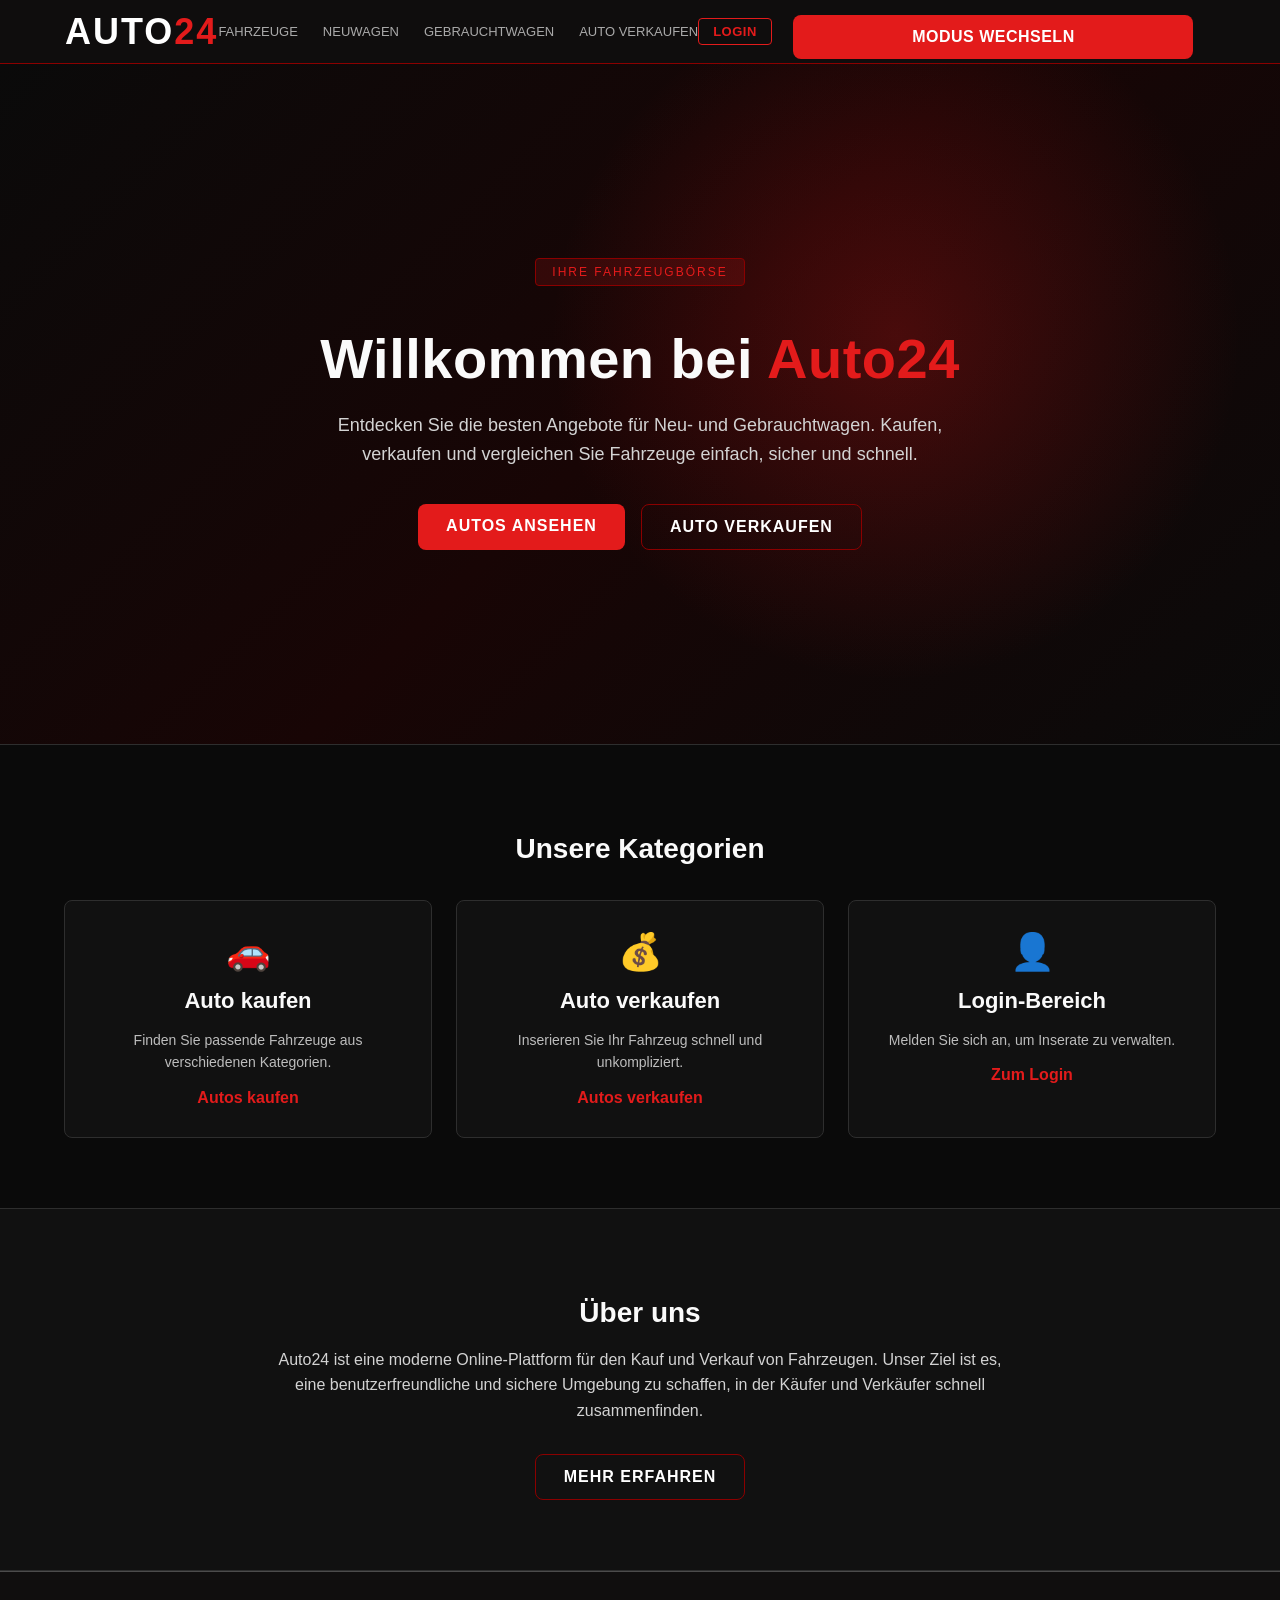
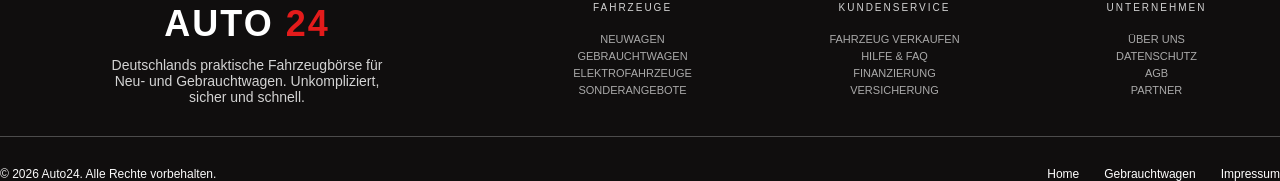
==== commit 4b775c4d: "lightModeAndToggle" ====
--- a/index.html
+++ b/index.html
@@ -28,6 +28,7 @@
             <li><a href="about.html">Auto verkaufen</a></li>
         </ul>
         <a href="login.html" class="nav-auth-link" id="navAuthLink">Login</a>
+            <button onclick="toggleMode()">Modus wechseln</button>
     </nav>
     <main class="home-main">
 
@@ -144,7 +145,7 @@
     
         </div>
     </footer>
-
+    <script src="validation.js"></script>
 </body>
 </html>
 <!-- Niclas -->
--- a/mystyle.css
+++ b/mystyle.css
@@ -18,6 +18,9 @@
 
 /* ===== TYPOGRAFIE - Einheitliches Schriftbild ===== */
 /* Angepasst von: tim */
+/* CSS-Kaskade: Diese Regeln gelten global für alle HTML-Elemente des Typs p, h1, h2, h3.
+   Spezifischere Selektoren (z.B. .auth-card p) überschreiben diese Basis-Regeln.
+   font-family, font-weight und letter-spacing sorgen für ein einheitliches Schriftbild. */
 
 /* Absätze - Standard-Textgröße */
 p{
@@ -59,6 +62,11 @@
 /* ===== FORMULAR-STYLING ===== */
 /* Angepasst von: tim */
 /* Verbesserte Rahmen, Abstände und einheitliches Design */
+/* Attribut-Selektor input[type="text"] greift gezielt auf Inputs nach ihrem type-Attribut zu –
+   sauberer als Klassen, da HTML-Semantik genutzt wird.
+   transition: all 0.3s ease animiert Zustandsänderungen (z.B. Fokus-Farbe) weich über 0,3s.
+   box-sizing: border-box zählt Padding und Border zur Gesamtbreite (width) mit –
+   verhindert, dass Inputs breiter werden als ihr Container. */
 
 /* Labels für Formularfelder */
 label {
@@ -1252,3 +1260,23 @@
     }
 }
 
+/* Dark Mode Toggle */
+body.light-mode {
+    background-color: white;
+    color: black;
+}
+body.light-mode .car-card {
+    background: #f5f5f5;
+    border-color: #ccc;
+}
+
+body.light-mode .car-model,
+body.light-mode .car-price,
+body.light-mode .car-spec-val {
+    color: black;
+}
+
+body.light-mode nav,
+body.light-mode footer {
+    background-color: #eeeeee;
+}
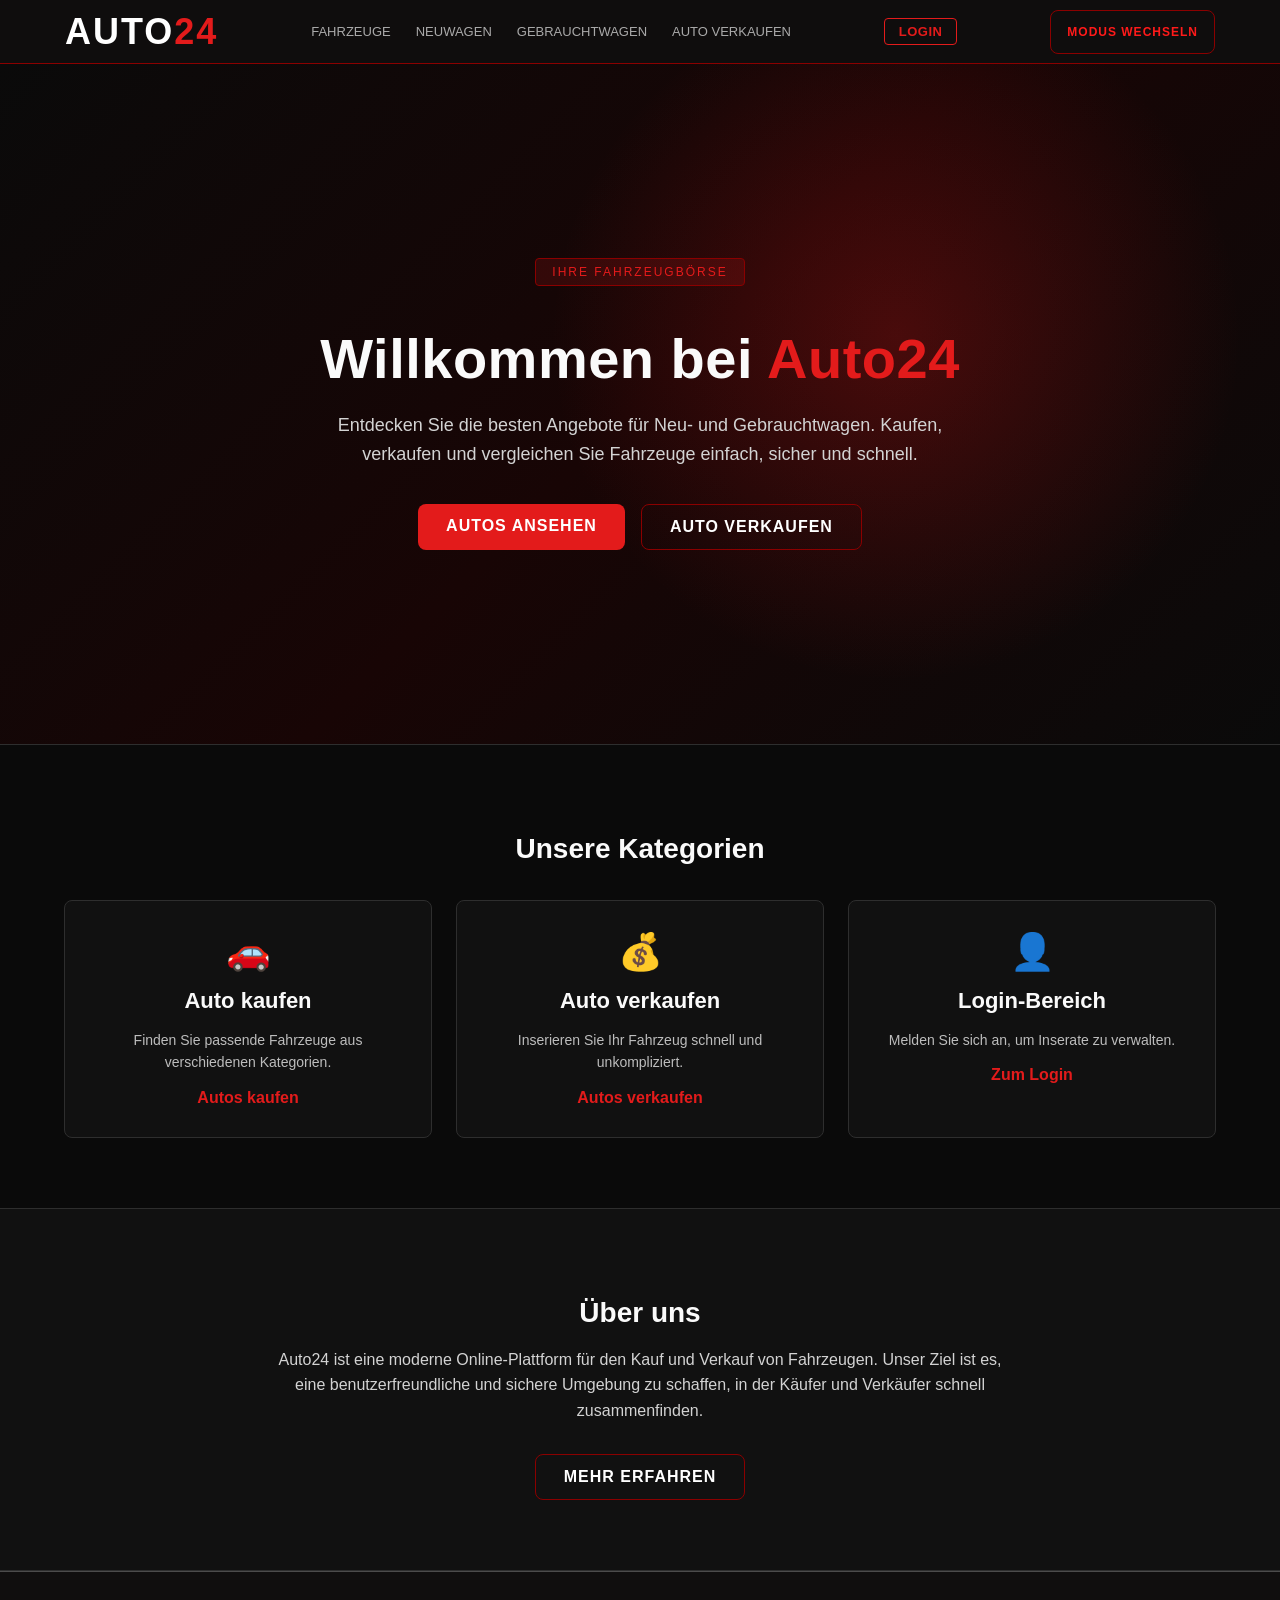
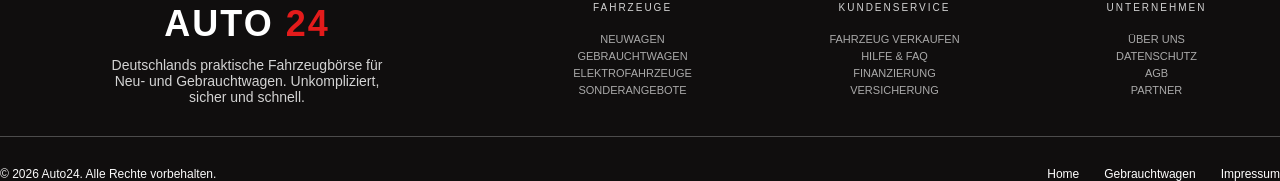
==== commit 5fd1f070: "nav wieder schön" ====
--- a/index.html
+++ b/index.html
@@ -28,7 +28,7 @@
             <li><a href="about.html">Auto verkaufen</a></li>
         </ul>
         <a href="login.html" class="nav-auth-link" id="navAuthLink">Login</a>
-            <button onclick="toggleMode()">Modus wechseln</button>
+            <button class="mode-btn" onclick="toggleMode()">Modus wechseln</button>
     </nav>
     <main class="home-main">
 
--- a/mystyle.css
+++ b/mystyle.css
@@ -378,6 +378,9 @@
     footer {
         padding: 30px 1rem 20px;
     }
+ 
+    
+
 }
 
 /* Formular-Styling abgeschlossen - tim */
@@ -612,12 +615,44 @@
     overflow: hidden;
 }
 
+.car-imageA8 {
+    position: relative;
+    height: 600px;
+    background: #1A1A1A;
+    overflow: hidden;
+    
+}
+
+.mode-btn {
+    background: transparent;
+    border: 1px solid #8B0000;
+    color: #FF1A1A;
+    font-size: 12px;
+    letter-spacing: 1px;
+    text-transform: uppercase;
+    padding: 8px 16px;
+    width: auto;
+    margin: 0;
+}
+
+
 .car-img {
     width: 100%;
     height: 100%;
     object-fit: cover;
     display: block;
-}
+    
+}
+
+.car-imgA8 {
+    width: 100%;
+    height: 100%;
+    object-fit: cover;
+    display: block;
+    
+}
+
+
 
 .car-badge-new,
 .car-badge-used {
@@ -967,9 +1002,9 @@
 .fav-ovl {
     position: fixed;
     inset: 0;
-    background: rgba(0, 0, 0, 0.65) !important;
+    background: rgba(0, 0, 0, 0.65); 
     visibility: hidden;
-    opacity: 0;
+    opacity: 0; /* unsichtbar und nicht klickbar*/
     pointer-events: none;
     transition: opacity .2s ease, visibility .2s ease;
     z-index: 900;
@@ -986,13 +1021,12 @@
     top: 0;
     right: 0;
     width: 340px;
-    max-width: 100%;
     height: 100%;
     transform: translateX(100%);
     transition: transform .25s ease;
-    background: #111 !important;
-    color: #f5f5f5 !important;
-    box-shadow: -14px 0 40px rgba(0, 0, 0, 0.35) !important;
+    background: #111;
+    color: #f5f5f5; 
+    box-shadow: -14px 0 40px rgba(0, 0, 0, 0.35);
     z-index: 910;
     display: flex;
     flex-direction: column;
@@ -1044,7 +1078,7 @@
 
 .fav-item-preview {
     width: 100px;
-    min-height: 45px;
+    min-height: 55px;
     display: grid;
     place-items: center;
 }
@@ -1057,12 +1091,6 @@
     border-radius: 6px;
     border: 1px solid rgba(255, 255, 255, 0.08);
     background: #111;
-}
-
-.fav-item-info {
-    flex: 1;
-    display: grid;
-    gap: 4px;
 }
 
 .fav-item-title {
@@ -1098,6 +1126,8 @@
     color: #f00;
 }
 
+
+
 /* Lukas: Favoritenliste Ende */
 
 /* ===== AUTH-SEITEN (login, registration, user, logout) ===== */
@@ -1279,4 +1309,16 @@
 body.light-mode nav,
 body.light-mode footer {
     background-color: #eeeeee;
+}
+
+/* Layout-Umschaltung */
+.cars-grid.vertical-layout {
+    grid-template-columns: 1fr;
+    max-width: 420px;
+    margin-left: auto;
+    margin-right: auto;
+}
+
+.cars-grid.horizontal-layout {
+    grid-template-columns: repeat(auto-fill, minmax(300px, 1fr));
 }
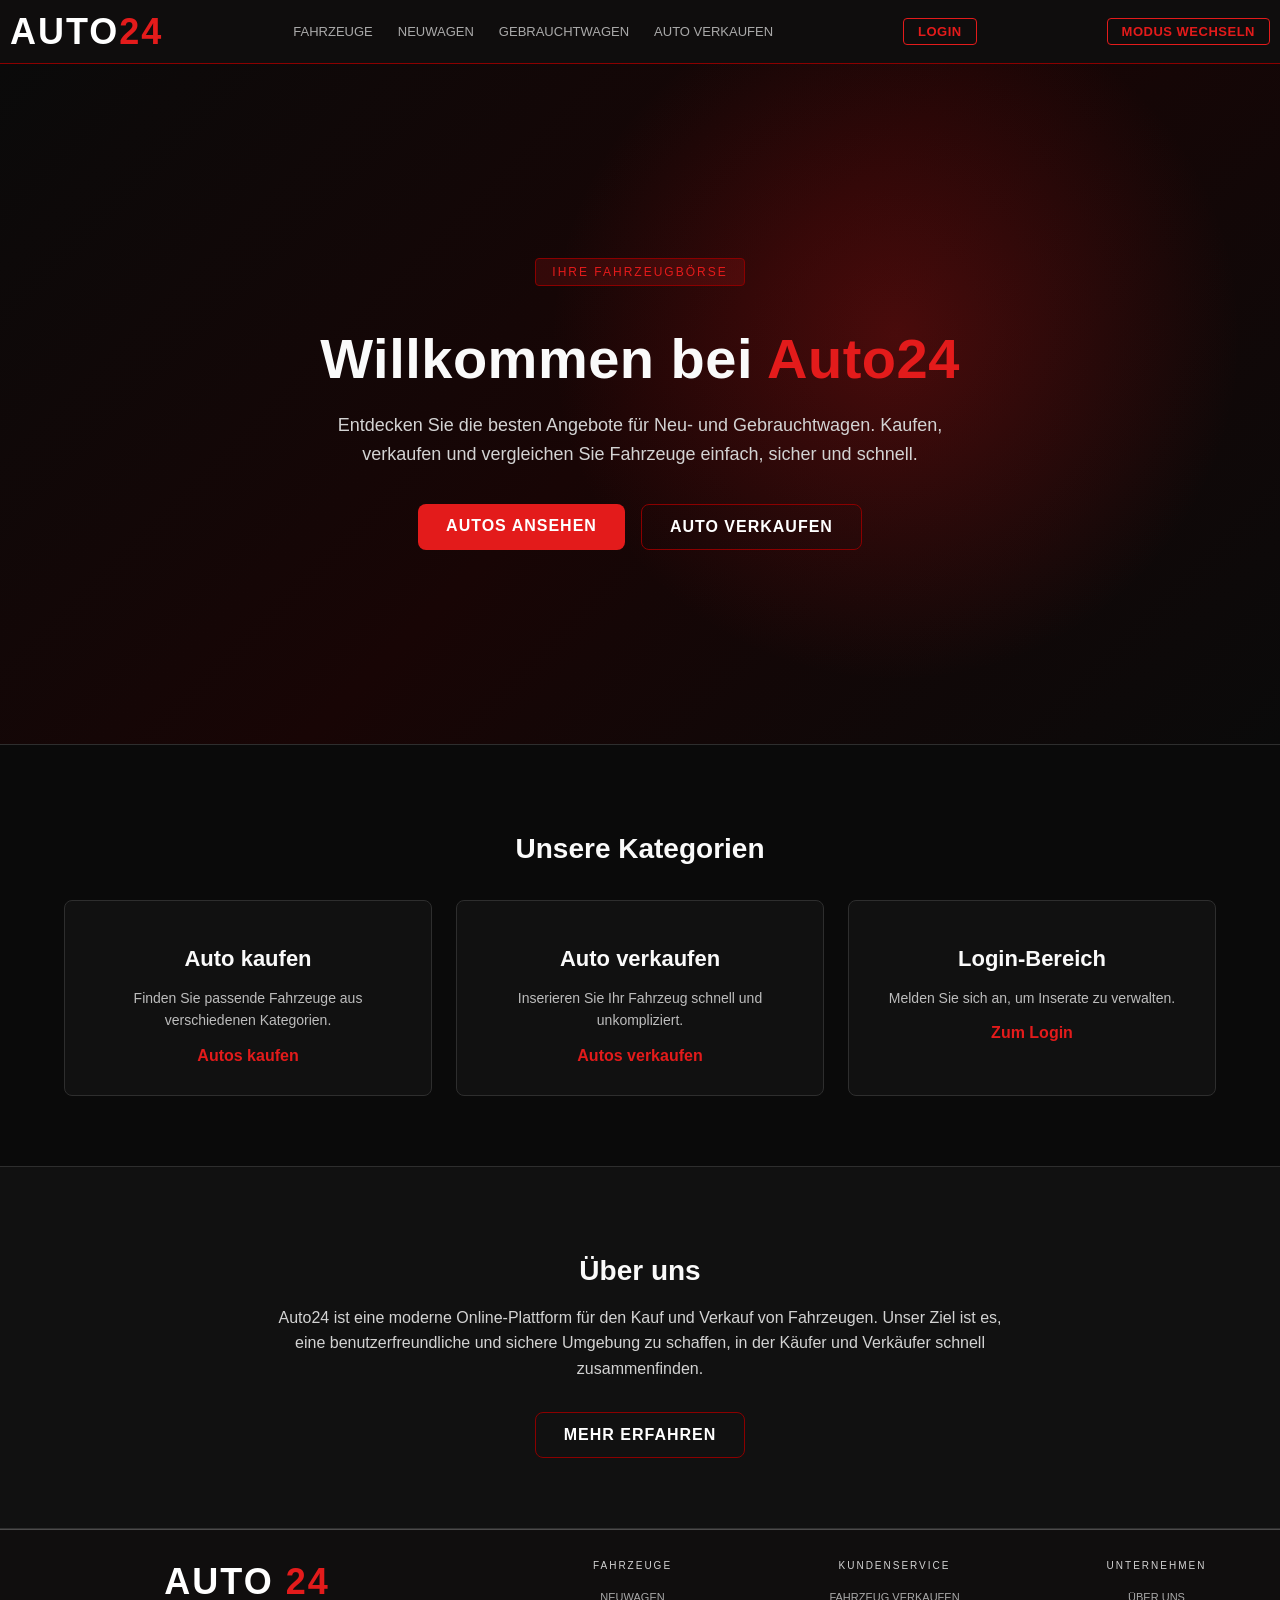
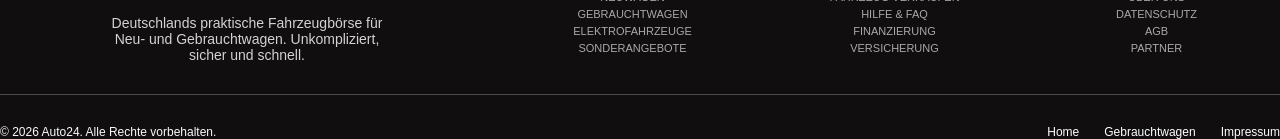
==== commit 2ecb15d4: "favoriten" ====
--- a/index.html
+++ b/index.html
@@ -44,7 +44,7 @@
             </p>
 
             <div class="home-buttons">
-                <a href="gebrauchtwagenGitter.html" class="home-btn-primary">Autos ansehen</a>
+                <a href="gebrauchtwagenList.html" class="home-btn-primary">Autos ansehen</a>
                 <a href="autos-verkaufen.html" class="home-btn-secondary">Auto verkaufen</a>
             </div>
         </div>
@@ -55,21 +55,18 @@
 
         <div class="home-category-grid">
             <div class="home-category-card">
-                <div class="home-category-icon">🚗</div>
                 <h3>Auto kaufen</h3>
                 <p>Finden Sie passende Fahrzeuge aus verschiedenen Kategorien.</p>
-                <a href="gebrauchtwagenGitter.html">Autos kaufen</a>
+                <a href="gebrauchtwagenList.html">Autos kaufen</a>
             </div>
 
             <div class="home-category-card">
-                <div class="home-category-icon">💰</div>
                 <h3>Auto verkaufen</h3>
                 <p>Inserieren Sie Ihr Fahrzeug schnell und unkompliziert.</p>
                 <a href="autos-verkaufen.html">Autos verkaufen</a>
             </div>
 
             <div class="home-category-card">
-                <div class="home-category-icon">👤</div>
                 <h3>Login-Bereich</h3>
                 <p>Melden Sie sich an, um Inserate zu verwalten.</p>
                 <a href="login.html">Zum Login</a>
--- a/mystyle.css
+++ b/mystyle.css
@@ -251,17 +251,16 @@
     border-color: #2a2a2a;
 }
 
-/* Ungültige Eingaben */
-input:invalid:not(:focus):not(:placeholder-shown),
-textarea:invalid:not(:focus):not(:placeholder-shown),
-select:invalid:not(:focus) {
+/* Ungültige Eingaben – nur wenn JS .invalid gesetzt hat (echte Regelprüfung) */
+input.invalid,
+textarea.invalid {
     border-color: rgb(227, 27, 27);
     background-color: rgba(227, 27, 27, 0.05);
 }
 
-/* Gültige Eingaben */
-input:valid:not(:focus):not(:placeholder-shown),
-textarea:valid:not(:focus):not(:placeholder-shown) {
+/* Gültige Eingaben – nur wenn JS .valid gesetzt hat (alle Bedingungen erfüllt) */
+input.valid,
+textarea.valid {
     border-color: #2ecc71;
 }
 
@@ -510,7 +509,7 @@
     display: flex;
     align-items: center;
     justify-content: space-between;
-    padding: 10px 65px; /* oben unten links rechts */
+    padding: 10px 10px; /* oben unten links rechts */
     background-color: rgba(20, 17, 17, 0.618);
     border-bottom: 1px solid darkred;
     backdrop-filter: blur(12px);
@@ -564,7 +563,8 @@
     text-decoration: none;
     font-size: 13px;
     text-transform: uppercase;
-
+    margin: 0;
+    padding: 0;
 }
 
 .nav-links a {
@@ -572,6 +572,18 @@
     color: rgba(211, 211, 211, 0.792);
     font-size: 13px;
     text-transform: uppercase;
+    transition: color 0.2s;
+}
+
+.nav-links a:hover {
+    color: white;
+}
+
+.nav-right {
+    display: flex;
+    align-items: center;
+    gap: 12px;
+    flex-shrink: 0;
 }
 
 /* Lukas */
@@ -624,15 +636,30 @@
 }
 
 .mode-btn {
+    display: inline-flex;
+    align-items: center;
+    width: auto;
+    min-height: unset;
+    padding: 5px 14px;
+    margin: 0;
     background: transparent;
-    border: 1px solid #8B0000;
-    color: #FF1A1A;
-    font-size: 12px;
-    letter-spacing: 1px;
+    border: 1px solid rgb(227, 27, 27);
+    color: rgb(227, 27, 27);
+    font-size: 13px;
+    font-weight: 600;
+    letter-spacing: 0.5px;
     text-transform: uppercase;
-    padding: 8px 16px;
-    width: auto;
-    margin: 0;
+    border-radius: 4px;
+    cursor: pointer;
+    transition: background 0.2s;
+    white-space: nowrap;
+}
+
+.mode-btn:hover {
+    background: rgba(227, 27, 27, 0.15);
+    color: rgb(227, 27, 27);
+    transform: none;
+    box-shadow: none;
 }
 
 
@@ -962,25 +989,35 @@
 /* Lukas: Favoritenliste */
 
 .nFav-btn {
+    display: inline-flex;
+    align-items: center;
+    gap: 6px;
+    width: auto;
+    min-height: unset;
     background: transparent;
-    border: 1px solid darkred; 
-    color: rgba(211, 211, 211, 0.792);
-    font-size: 12px;
-    letter-spacing: 1px;
+    border: 1px solid rgb(227, 27, 27);
+    color: rgb(227, 27, 27);
+    font-size: 13px;
+    font-weight: 600;
+    letter-spacing: 0.5px;
     text-transform: uppercase;
-    padding: 8px 16px;
-    width: auto;
+    padding: 5px 14px;
     margin: 0;
+    border-radius: 4px;
+    cursor: pointer;
+    white-space: nowrap;
+    transition: background 0.2s;
 }
 
 .nFav-btn:hover {
-    border-color: #CC0000;
-    color: white;
+    background: rgba(227, 27, 27, 0.15);
+    color: rgb(227, 27, 27);
+    transform: none;
+    box-shadow: none;
 }
 
 .nFav-btn.has-items {
-    border-color: #CC0000;
-    color: white;
+    background: rgba(227, 27, 27, 0.1);
 }
 
 .nFav-count {
@@ -1290,25 +1327,136 @@
     }
 }
 
-/* Dark Mode Toggle */
+/* ===== LIGHT MODE ===== */
 body.light-mode {
-    background-color: white;
-    color: black;
-}
+    background-color: #f2f2f2;
+    color: #111111;
+}
+
+/* --- Navigation --- */
+body.light-mode nav {
+    background-color: rgba(235, 235, 235, 0.95);
+    border-bottom-color: #ccc;
+}
+body.light-mode .nav-logo { color: #111; }
+body.light-mode .nav-logo:hover { color: #111; }
+body.light-mode .nav-links a { color: rgba(30, 30, 30, 0.85); }
+body.light-mode .nav-links a:hover { color: #111; }
+
+/* --- Footer --- */
+body.light-mode footer {
+    background-color: #e0e0e0;
+    border-top-color: #ccc;
+}
+body.light-mode .footer-dsc { color: #555; }
+body.light-mode .footer-top a { color: rgba(30, 30, 30, 0.85); }
+body.light-mode .footer-logo { color: #111; }
+
+/* --- Fahrzeug-Karten --- */
 body.light-mode .car-card {
-    background: #f5f5f5;
-    border-color: #ccc;
-}
-
+    background: #ffffff;
+    border-color: #ddd;
+}
+body.light-mode .car-image,
+body.light-mode .car-imageA8 { background: #e0e0e0; }
 body.light-mode .car-model,
 body.light-mode .car-price,
-body.light-mode .car-spec-val {
-    color: black;
-}
-
-body.light-mode nav,
-body.light-mode footer {
-    background-color: #eeeeee;
+body.light-mode .car-spec-val { color: #111; }
+body.light-mode .car-year,
+body.light-mode .car-spec-key,
+body.light-mode .car-price-note { color: #555; }
+body.light-mode .car-specs,
+body.light-mode .car-spec { border-color: #ddd; }
+
+/* --- Hero-Bereich --- */
+body.light-mode .home-hero {
+    background:
+        radial-gradient(circle at 70% 40%, rgba(227, 27, 27, 0.1), transparent 35%),
+        linear-gradient(135deg, #f2f2f2 0%, #fde8e8 50%, #f2f2f2 100%);
+    border-bottom-color: #ddd;
+}
+body.light-mode .home-hero p { color: #444; }
+
+/* --- Kategorie-Karten & Über-uns-Bereich --- */
+body.light-mode .home-category-card {
+    background: #ffffff;
+    border-color: #ddd;
+}
+body.light-mode .home-category-card p { color: #555; }
+body.light-mode .home-about {
+    background: #e8e8e8;
+    border-color: #ddd;
+}
+body.light-mode .home-about p { color: #444; }
+body.light-mode .home-btn-secondary { color: #8B0000; }
+
+/* --- Auth-Seiten (Login, Registrierung, Nutzer) --- */
+body.light-mode .auth-section {
+    background:
+        radial-gradient(circle at 30% 60%, rgba(227, 27, 27, 0.07), transparent 40%),
+        linear-gradient(135deg, #f2f2f2 0%, #fde8e8 50%, #f2f2f2 100%);
+}
+body.light-mode .auth-card {
+    background: #ffffff;
+    border-color: #ddd;
+}
+body.light-mode .auth-card h2 { color: #555; }
+body.light-mode .auth-card .demo-hint { color: #666; }
+
+/* --- About-Seite --- */
+body.light-mode .about-service-card {
+    background: #ffffff;
+    border-color: #ddd;
+}
+body.light-mode .about-service-card p { color: #555; }
+body.light-mode .about-contact-card {
+    background: #e8e8e8;
+    border-color: #ddd;
+}
+body.light-mode .about-contact-card p { color: #111; }
+body.light-mode .about-team-intro { color: #555; }
+
+/* --- Merkliste (Favoriten-Panel) --- */
+body.light-mode .fav-list {
+    background: #f5f5f5;
+    color: #111;
+}
+body.light-mode .fav-item { border-bottom-color: rgba(0, 0, 0, 0.1); }
+body.light-mode .fav-item-preview img {
+    border-color: rgba(0, 0, 0, 0.1);
+    background: #e0e0e0;
+}
+body.light-mode .fav-item-price { color: #111; }
+body.light-mode .fav-item-meta { color: #555; }
+
+/* --- Formulareingaben --- */
+body.light-mode input[type="text"],
+body.light-mode input[type="password"],
+body.light-mode input[type="email"],
+body.light-mode input[type="tel"],
+body.light-mode input[type="number"],
+body.light-mode textarea,
+body.light-mode select {
+    background-color: #ffffff;
+    border-color: #ccc;
+    color: #111;
+}
+body.light-mode input[type="text"]:focus,
+body.light-mode input[type="password"]:focus,
+body.light-mode input[type="email"]:focus,
+body.light-mode input[type="tel"]:focus,
+body.light-mode input[type="number"]:focus,
+body.light-mode textarea:focus,
+body.light-mode select:focus {
+    background-color: #ffffff;
+    border-color: rgb(227, 27, 27);
+}
+body.light-mode input:disabled,
+body.light-mode textarea:disabled,
+body.light-mode select:disabled,
+body.light-mode button:disabled {
+    background-color: #e0e0e0;
+    border-color: #bbb;
 }
 
 /* Layout-Umschaltung */
@@ -1321,4 +1469,364 @@
 
 .cars-grid.horizontal-layout {
     grid-template-columns: repeat(auto-fill, minmax(300px, 1fr));
-}+}
+
+/* ===== CONTENT-SEITEN (Datenschutz, AGB) ===== */
+
+.content-main {
+    padding-top: 64px;
+}
+
+.content-section {
+    max-width: 900px;
+    margin: 0 auto;
+    padding: 60px 2rem;
+    text-align: left;
+}
+
+.content-section h1,
+.content-section h2,
+.content-section h3 {
+    text-align: left;
+}
+
+.content-section h2 {
+    border-bottom: 1px solid #2e2e2e;
+    padding-bottom: 8px;
+    margin-top: 40px;
+}
+
+.content-section p,
+.content-section li {
+    text-align: left;
+    color: #bdbdbd;
+    line-height: 1.8;
+}
+
+.content-section ul {
+    text-align: left;
+    padding-left: 20px;
+}
+
+.content-section li {
+    list-style-type: disc;
+    margin: 6px 0;
+}
+
+/* ===== FAQ-SEITE ===== */
+
+.faq-section {
+    max-width: 820px;
+    margin: 0 auto;
+    padding: 50px 2rem 70px;
+}
+
+.faq-category {
+    margin-bottom: 48px;
+}
+
+.faq-category h2 {
+    text-align: left;
+    border-bottom: 1px solid #2e2e2e;
+    padding-bottom: 8px;
+    margin-bottom: 16px;
+}
+
+details.faq-item {
+    background: #111111;
+    border: 1px solid #2e2e2e;
+    border-radius: 8px;
+    margin-bottom: 8px;
+    transition: border-color 0.2s;
+}
+
+details.faq-item[open] {
+    border-color: #8B0000;
+}
+
+details.faq-item summary {
+    padding: 16px 20px;
+    cursor: pointer;
+    font-weight: 600;
+    list-style: none;
+    text-align: left;
+    display: flex;
+    justify-content: space-between;
+    align-items: center;
+    user-select: none;
+}
+
+details.faq-item summary::-webkit-details-marker,
+details.faq-item summary::marker {
+    display: none;
+}
+
+details.faq-item summary::after {
+    content: '+';
+    color: rgb(227, 27, 27);
+    font-size: 22px;
+    line-height: 1;
+    flex-shrink: 0;
+    margin-left: 12px;
+}
+
+details.faq-item[open] summary::after {
+    content: '\2212';
+}
+
+details.faq-item > p {
+    padding: 0 20px 16px;
+    text-align: left;
+    color: #bdbdbd;
+    margin: 0;
+}
+
+details.faq-item > p a {
+    display: inline;
+    color: rgb(227, 27, 27);
+}
+
+/* ===== PARTNER-SEITE ===== */
+
+.partner-grid {
+    display: grid;
+    grid-template-columns: repeat(auto-fit, minmax(220px, 1fr));
+    gap: 24px;
+    margin-top: 35px;
+    max-width: 1000px;
+    margin-left: auto;
+    margin-right: auto;
+}
+
+.partner-card {
+    background: #111111;
+    border: 1px solid #2e2e2e;
+    border-radius: 8px;
+    padding: 30px 24px;
+    transition: 0.2s;
+    text-align: center;
+}
+
+.partner-card:hover {
+    border-color: #8B0000;
+    transform: translateY(-4px);
+}
+
+.partner-card-logo {
+    font-size: 20px;
+    font-weight: 700;
+    color: rgb(227, 27, 27);
+    margin-bottom: 12px;
+    letter-spacing: 1px;
+    text-transform: uppercase;
+}
+
+.partner-card p {
+    color: #bdbdbd;
+    font-size: 13px;
+}
+
+/* ===== FINANZIERUNG-SEITE ===== */
+
+.finance-info-grid {
+    display: grid;
+    grid-template-columns: repeat(auto-fit, minmax(180px, 1fr));
+    gap: 16px;
+    margin-top: 30px;
+    max-width: 900px;
+    margin-left: auto;
+    margin-right: auto;
+}
+
+.finance-info-card {
+    background: #111111;
+    border: 1px solid #2e2e2e;
+    border-radius: 8px;
+    padding: 24px 16px;
+    text-align: center;
+}
+
+.finance-info-card h3 {
+    color: rgb(227, 27, 27);
+    font-size: 32px;
+    margin: 0 0 8px;
+}
+
+.finance-info-card p {
+    color: #bdbdbd;
+    font-size: 13px;
+    margin: 0;
+}
+
+.finance-calc-card {
+    background: #111111;
+    border: 1px solid #2e2e2e;
+    border-radius: 12px;
+    padding: 36px;
+    max-width: 560px;
+    margin: 0 auto;
+    text-align: left;
+}
+
+.finance-calc-card h3 {
+    text-align: left;
+    margin-top: 0;
+}
+
+.finance-calc-card label {
+    margin-left: 0;
+    margin-right: 0;
+    max-width: 100%;
+}
+
+.finance-calc-card input,
+.finance-calc-card input[type="submit"] {
+    max-width: 100%;
+    width: 100%;
+}
+
+/* ===== VERSICHERUNG-SEITE ===== */
+
+.insurance-grid {
+    display: grid;
+    grid-template-columns: repeat(auto-fit, minmax(280px, 1fr));
+    gap: 24px;
+    margin-top: 35px;
+    max-width: 1000px;
+    margin-left: auto;
+    margin-right: auto;
+}
+
+.insurance-card {
+    background: #111111;
+    border: 1px solid #2e2e2e;
+    border-radius: 8px;
+    padding: 28px 24px;
+    transition: 0.2s;
+    text-align: left;
+}
+
+.insurance-card:hover {
+    border-color: #8B0000;
+    transform: translateY(-4px);
+}
+
+.insurance-card h3 {
+    color: rgb(227, 27, 27);
+    margin-top: 8px;
+    text-align: left;
+}
+
+.insurance-card p {
+    color: #bdbdbd;
+    font-size: 14px;
+    text-align: left;
+}
+
+.insurance-card ul {
+    text-align: left;
+    padding-left: 18px;
+    margin: 10px 0 0;
+}
+
+.insurance-card li {
+    list-style-type: disc;
+    color: #bdbdbd;
+    font-size: 13px;
+    margin: 4px 0;
+    text-align: left;
+}
+
+.insurance-badge {
+    display: inline-block;
+    background: rgba(227, 27, 27, 0.15);
+    border: 1px solid darkred;
+    color: rgb(227, 27, 27);
+    padding: 3px 10px;
+    border-radius: 4px;
+    font-size: 11px;
+    text-transform: uppercase;
+    letter-spacing: 1px;
+}
+
+/* ===== FAHRZEUG-VERKAUFEN-SEITE ===== */
+
+.sell-main {
+    padding-top: 64px;
+}
+
+.sell-section {
+    padding: 50px 2rem 70px;
+    max-width: 700px;
+    margin: 0 auto;
+}
+
+.sell-form-card {
+    background: #111111;
+    border: 1px solid #2e2e2e;
+    border-radius: 12px;
+    padding: 40px 36px;
+}
+
+.sell-form-card h2 {
+    text-align: left;
+    font-size: 11px;
+    text-transform: uppercase;
+    letter-spacing: 2px;
+    color: rgb(227, 27, 27);
+    border-bottom: 1px solid #2e2e2e;
+    padding-bottom: 6px;
+    margin-top: 36px;
+    margin-bottom: 4px;
+}
+
+.sell-form-card h2:first-of-type {
+    margin-top: 8px;
+}
+
+.sell-form-grid {
+    display: grid;
+    grid-template-columns: 1fr 1fr;
+    gap: 0 20px;
+}
+
+.sell-form-grid label,
+.sell-form-grid input,
+.sell-form-grid select {
+    max-width: 100%;
+    margin-left: 0;
+    margin-right: 0;
+}
+
+.sell-form-card > label,
+.sell-form-card > input,
+.sell-form-card > select,
+.sell-form-card > textarea {
+    max-width: 100%;
+    margin-left: 0;
+    margin-right: 0;
+}
+
+/* ===== LIGHT MODE – neue Seiten ===== */
+
+body.light-mode .content-section h2 { border-bottom-color: #ddd; }
+body.light-mode .content-section p,
+body.light-mode .content-section li { color: #444; }
+
+body.light-mode .faq-category h2 { border-bottom-color: #ddd; }
+body.light-mode details.faq-item { background: #ffffff; border-color: #ddd; }
+body.light-mode details.faq-item[open] { border-color: #8B0000; }
+body.light-mode details.faq-item > p { color: #555; }
+
+body.light-mode .partner-card { background: #ffffff; border-color: #ddd; }
+body.light-mode .partner-card p { color: #555; }
+
+body.light-mode .finance-info-card,
+body.light-mode .finance-calc-card { background: #ffffff; border-color: #ddd; }
+body.light-mode .finance-info-card p { color: #555; }
+
+body.light-mode .insurance-card { background: #ffffff; border-color: #ddd; }
+body.light-mode .insurance-card p,
+body.light-mode .insurance-card li { color: #555; }
+
+body.light-mode .sell-form-card { background: #ffffff; border-color: #ddd; }
